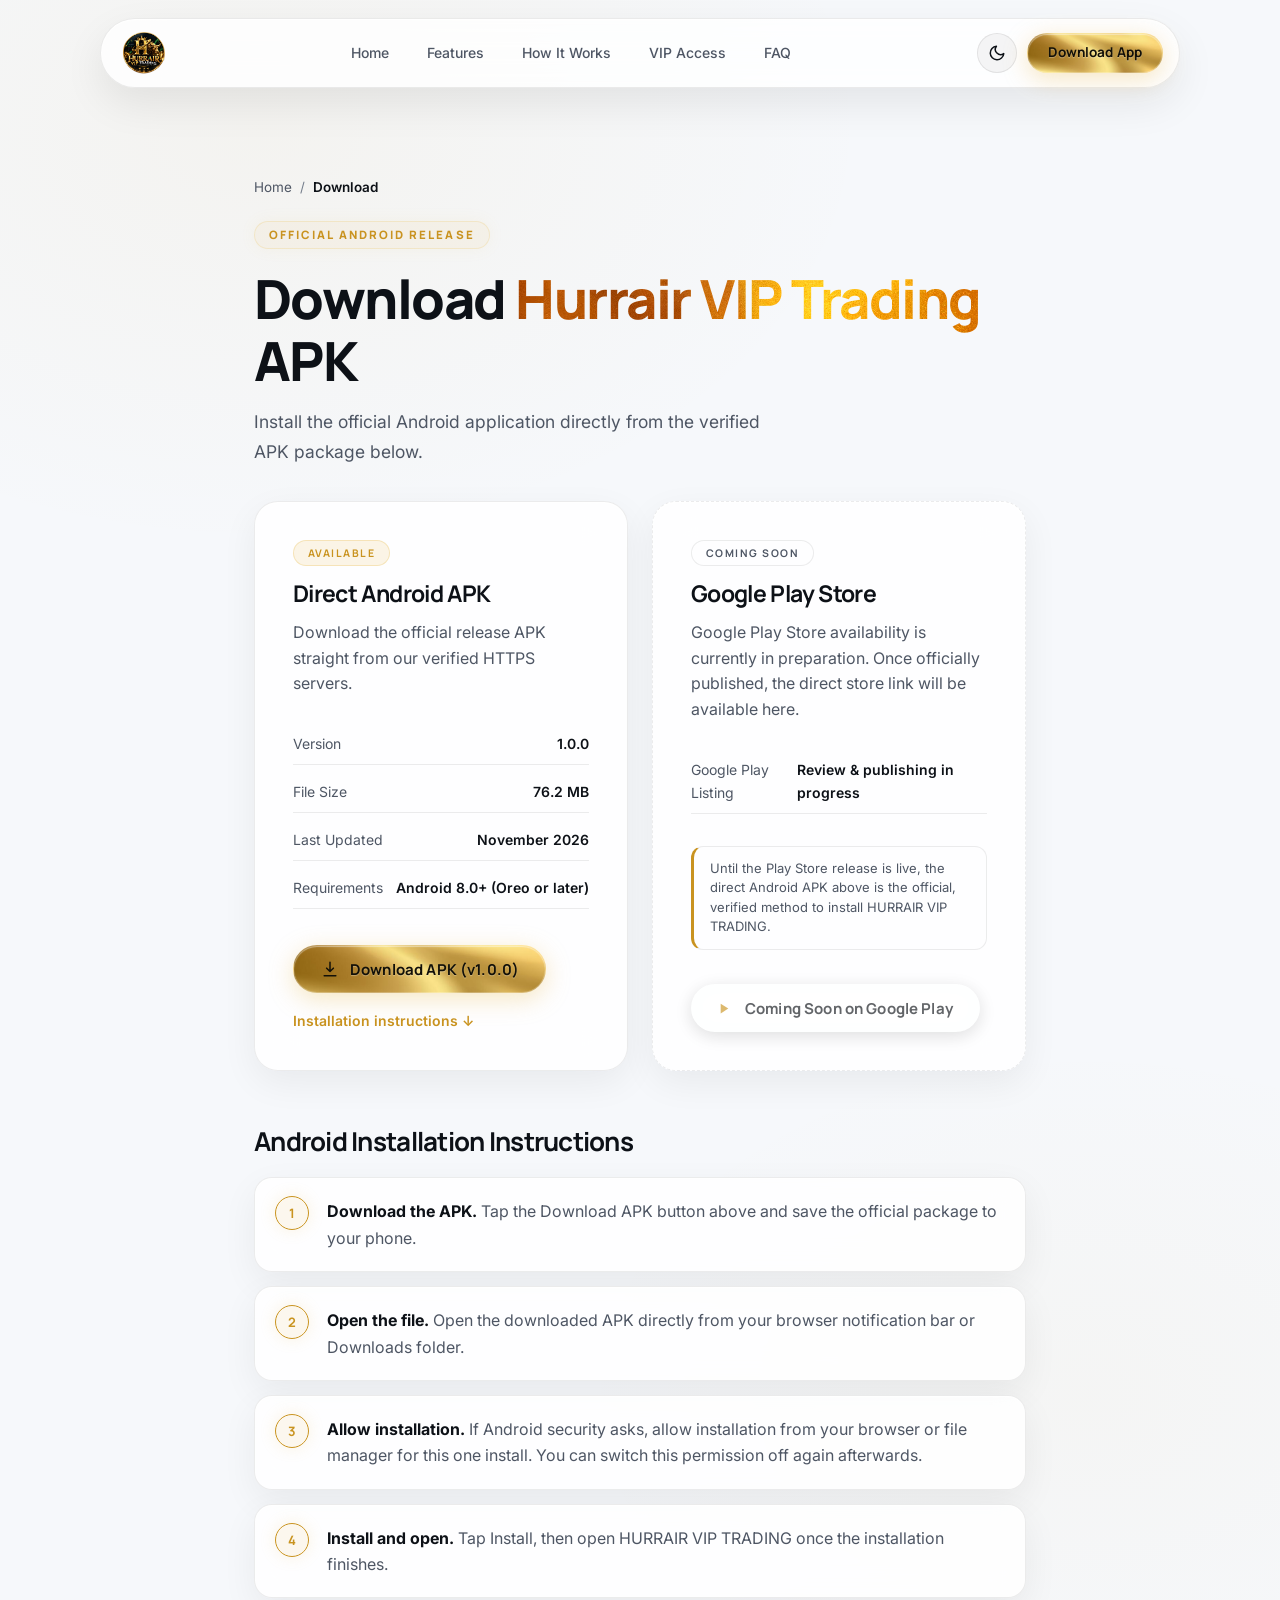
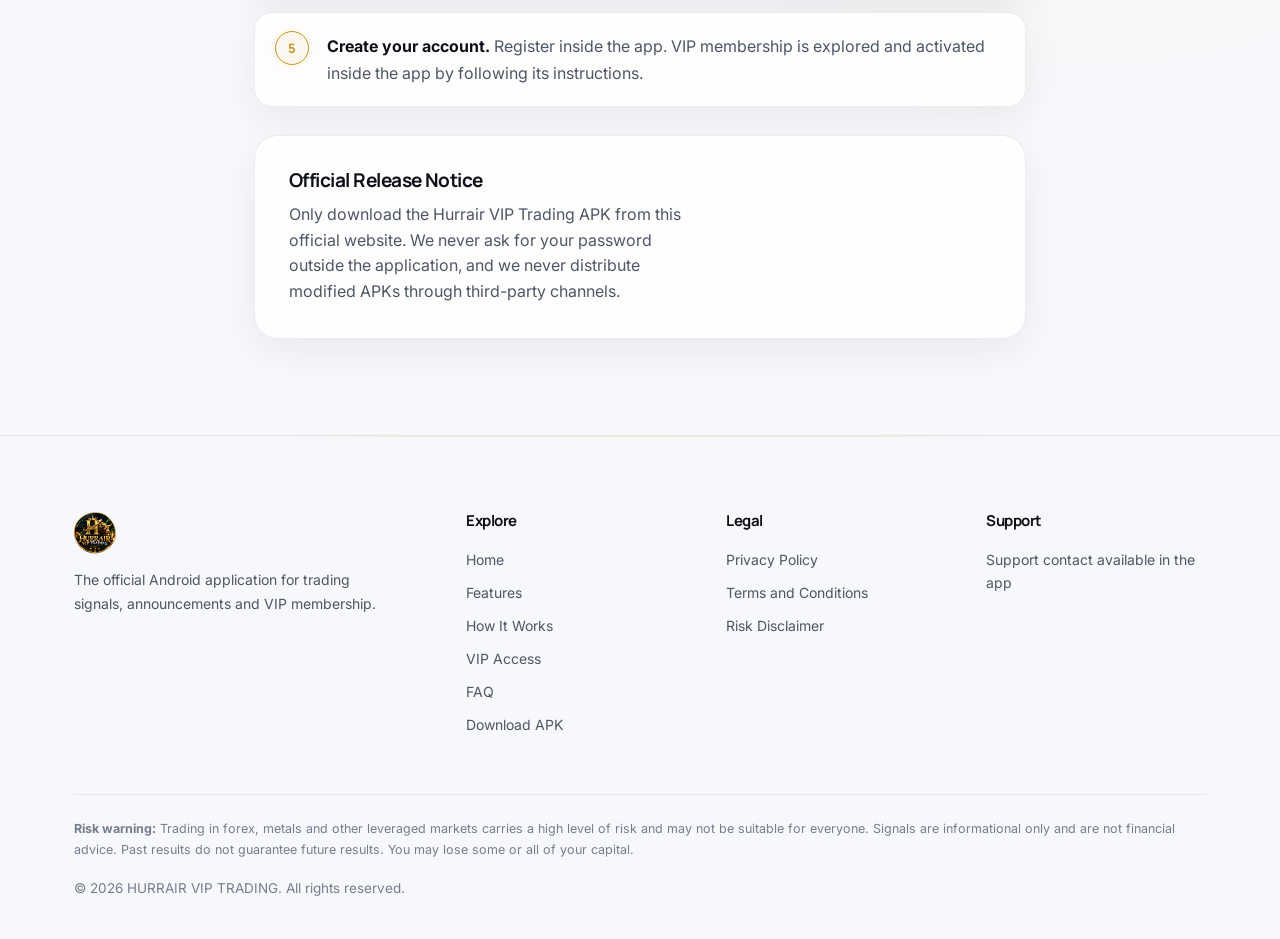
==== download/index.html @ 2090c09a "Deploy site to root for GitHub Pages, add .nojekyll, update relative URLs and domain" ====
<!DOCTYPE html>
<html lang="en">
<head>
<meta charset="utf-8">
<meta name="viewport" content="width=device-width, initial-scale=1">
<title>Hurrair VIP Trading APK Download | Official Android App</title>
<meta name="description" content="Download the official Hurrair VIP Trading APK for Android. Follow our installation guide, register your account and get started with the application.">
<meta name="robots" content="index, follow, max-image-preview:large, max-snippet:-1, max-video-preview:-1">
<meta name="theme-color" content="#06080A">
<link rel="canonical" href="https://mohasin-nawaz091.github.io/hurrair-vip-trading/download/">
<link rel="icon" href="../assets/logo.PNG" type="image/png">
<link rel="shortcut icon" href="../assets/logo.PNG" type="image/png">
<link rel="apple-touch-icon" href="../assets/logo.PNG">

<!-- Open Graph -->
<meta property="og:type" content="website">
<meta property="og:site_name" content="Hurrair VIP Trading">
<meta property="og:title" content="Hurrair VIP Trading APK Download | Official Android App">
<meta property="og:description" content="Download the official Hurrair VIP Trading APK for Android. Follow our installation guide, register your account and get started with the application.">
<meta property="og:url" content="https://mohasin-nawaz091.github.io/hurrair-vip-trading/download/">
<meta property="og:image" content="https://mohasin-nawaz091.github.io/hurrair-vip-trading/assets/og-image.png">
<meta property="og:image:width" content="1200">
<meta property="og:image:height" content="630">
<meta property="og:image:alt" content="Hurrair VIP Trading Official Android APK Download">
<meta property="og:locale" content="en_US">

<!-- Twitter / X -->
<meta name="twitter:card" content="summary_large_image">
<meta name="twitter:title" content="Hurrair VIP Trading APK Download | Official Android App">
<meta name="twitter:description" content="Download the official Hurrair VIP Trading APK for Android. Follow our installation guide, register your account and get started with the application.">
<meta name="twitter:image" content="https://mohasin-nawaz091.github.io/hurrair-vip-trading/assets/og-image.png">

<!-- Fonts & Stylesheet -->
<link rel="preconnect" href="https://fonts.googleapis.com">
<link rel="preconnect" href="https://fonts.gstatic.com" crossorigin>
<link href="https://fonts.googleapis.com/css2?family=Inter:wght@400;500;600&family=Manrope:wght@600;700;800&display=swap" rel="stylesheet">
<link rel="stylesheet" href="../assets/css/style.css">

<!-- Theme Bootstrap (Zero-Flicker) -->
<script>(function(){var t=localStorage.getItem('hurrair-theme')||(window.matchMedia&&window.matchMedia('(prefers-color-scheme: light)').matches?'light':'dark');if(t==='light')document.documentElement.setAttribute('data-theme','light');})();</script>

<!-- Structured Data (JSON-LD) -->
<script type="application/ld+json">
[
  {
    "@context": "https://schema.org",
    "@type": "BreadcrumbList",
    "itemListElement": [
      {
        "@type": "ListItem",
        "position": 1,
        "name": "Home",
        "item": "https://mohasin-nawaz091.github.io/hurrair-vip-trading/"
      },
      {
        "@type": "ListItem",
        "position": 2,
        "name": "Download APK",
        "item": "https://mohasin-nawaz091.github.io/hurrair-vip-trading/download/"
      }
    ]
  },
  {
    "@context": "https://schema.org",
    "@type": "SoftwareApplication",
    "@id": "https://mohasin-nawaz091.github.io/hurrair-vip-trading/download/#application",
    "name": "Hurrair VIP Trading",
    "operatingSystem": "Android 8.0+",
    "applicationCategory": "FinanceApplication",
    "softwareVersion": "1.0.0",
    "fileSize": "76.2MB",
    "downloadUrl": "https://mohasin-nawaz091.github.io/hurrair-vip-trading/apk/hurrair-vip-trading.apk",
    "offers": {
      "@type": "Offer",
      "price": "0",
      "priceCurrency": "USD"
    }
  },
  {
    "@context": "https://schema.org",
    "@type": "HowTo",
    "name": "How to Install Hurrair VIP Trading APK on Android",
    "description": "Step-by-step guide to download and install the official Hurrair VIP Trading Android application on your smartphone.",
    "step": [
      {
        "@type": "HowToStep",
        "position": 1,
        "name": "Download the APK",
        "text": "Tap Download APK and save the official release file to your Android phone."
      },
      {
        "@type": "HowToStep",
        "position": 2,
        "name": "Open the downloaded file",
        "text": "Open the downloaded APK from your notification drawer or Downloads folder."
      },
      {
        "@type": "HowToStep",
        "position": 3,
        "name": "Allow installation",
        "text": "If prompted by Android security, allow installation from your browser or file manager for this one-time install."
      },
      {
        "@type": "HowToStep",
        "position": 4,
        "name": "Install and open",
        "text": "Tap Install, then open Hurrair VIP Trading once installation completes."
      },
      {
        "@type": "HowToStep",
        "position": 5,
        "name": "Create your account",
        "text": "Register inside the app to access live trading signals and dashboard features."
      }
    ]
  }
]
</script>
</head>
<body>
<a class="skip" href="#main">Skip to content</a>

<div class="nav-wrap">
  <header class="nav">
    <div class="nav-in">
      <a class="brand" href="../" aria-label="Hurrair VIP Trading home">
        <img src="../assets/logo.PNG" alt="Hurrair VIP Trading Official Logo" class="brand-logo" width="160" height="42">
      </a>
      <nav id="menu" aria-label="Primary">
        <a href="../">Home</a>
        <a href="../#features">Features</a>
        <a href="../#how-it-works">How It Works</a>
        <a href="../#vip-access">VIP Access</a>
        <a href="../#faq">FAQ</a>
        <a class="btn btn-gold mob-only" href="../download/">Download App</a>
      </nav>
      <!-- Right Actions: Theme Toggle & CTA -->
      <div class="nav-actions">
        <button class="theme-toggle" id="theme-toggle" aria-label="Toggle light or dark theme" title="Toggle theme">
          <svg class="sun-icon" viewBox="0 0 24 24"><circle cx="12" cy="12" r="5"/><path d="M12 1v2M12 21v2M4.22 4.22l1.42 1.42M18.36 18.36l1.42 1.42M1 12h2M21 12h2M4.22 19.78l1.42-1.42M18.36 5.64l1.42-1.42"/></svg>
          <svg class="moon-icon" viewBox="0 0 24 24"><path d="M21 12.79A9 9 0 1 1 11.21 3 7 7 0 0 0 21 12.79z"/></svg>
        </button>
        <div class="nav-cta desk-only">
          <a class="btn btn-gold active" href="../download/">Download App</a>
        </div>
        <button class="burger" id="burger" aria-label="Open menu" aria-expanded="false" aria-controls="menu">
          <i></i><i></i>
        </button>
      </div>
    </div>
  </header>
</div>

<main id="main">
<section class="sec page-top">
  <div class="wrap narrow">
    <nav class="breadcrumbs" aria-label="Breadcrumb">
      <a href="../">Home</a>
      <span aria-hidden="true">/</span>
      <span aria-current="page">Download</span>
    </nav>

    <span class="eyebrow">OFFICIAL ANDROID RELEASE</span>
    <h1 class="h1s">Download <em>Hurrair VIP Trading</em> APK</h1>
    <p class="lead">Install the official Android application directly from the verified APK package below.</p>

    <div class="dl-grid">
      <div class="dl-card main">
        <span class="status ok">AVAILABLE</span>
        <h3>Direct Android APK</h3>
        <p>Download the official release APK straight from our verified HTTPS servers.</p>
        <ul class="meta" data-apk-meta>
          <li><span>Version</span><b>1.0.0</b></li>
          <li><span>File Size</span><b>76.2 MB</b></li>
          <li><span>Last Updated</span><b>November 2026</b></li>
          <li><span>Requirements</span><b>Android 8.0+ (Oreo or later)</b></li>
        </ul>
        <div class="dl-actions">
          <a class="btn btn-gold" data-apk href="../apk/hurrair-vip-trading.apk" download="Hurrair-VIP-Trading.apk">
            <span class="ico"><svg viewBox="0 0 24 24"><path d="M12 4v11m0 0l-4-4m4 4l4-4M5 20h14"/></svg></span>
            Download APK (v1.0.0)
          </a>
          <a class="dl-inst-link" href="#instructions">Installation instructions &darr;</a>
        </div>
      </div>
      <div class="dl-card soon">
        <span class="status soon-pill">COMING SOON</span>
        <h3>Google Play Store</h3>
        <p>Google Play Store availability is currently in preparation. Once officially published, the direct store link will be available here.</p>
        <ul class="meta">
          <li><span>Google Play Listing</span><b>Review &amp; publishing in progress</b></li>
        </ul>
        <div class="dl-notice-box">
          <p>Until the Play Store release is live, the direct Android APK above is the official, verified method to install HURRAIR VIP TRADING.</p>
        </div>
        <div class="dl-actions">
          <span class="btn btn-ghost disabled">
            <span class="ico-play"><svg viewBox="0 0 24 24"><path d="M5 3l14 9-14 9V3z"/></svg></span>
            Coming Soon on Google Play
          </span>
        </div>
      </div>
    </div>

    <h2 class="h2s" id="instructions">Android Installation Instructions</h2>
    <ol class="inst">
      <li><b>Download the APK.</b> Tap the Download APK button above and save the official package to your phone.</li>
      <li><b>Open the file.</b> Open the downloaded APK directly from your browser notification bar or Downloads folder.</li>
      <li><b>Allow installation.</b> If Android security asks, allow installation from your browser or file manager for this one install. You can switch this permission off again afterwards.</li>
      <li><b>Install and open.</b> Tap Install, then open HURRAIR VIP TRADING once the installation finishes.</li>
      <li><b>Create your account.</b> Register inside the app. VIP membership is explored and activated inside the app by following its instructions.</li>
    </ol>

    <div class="card notice">
      <h3>Official Release Notice</h3>
      <p>Only download the Hurrair VIP Trading APK from this official website. We never ask for your password outside the application, and we never distribute modified APKs through third-party channels.</p>
    </div>
  </div>
</section>
</main>

<footer class="foot">
  <div class="wrap foot-grid">
    <div>
      <a class="brand" href="../" aria-label="Hurrair VIP Trading home">
        <img src="../assets/logo.PNG" alt="Hurrair VIP Trading Official Logo" class="brand-logo" width="160" height="42">
      </a>
      <p class="muted">The official Android application for trading signals, announcements and VIP membership.</p>
    </div>
    <div>
      <h4>Explore</h4>
      <a href="../">Home</a>
      <a href="../#features">Features</a>
      <a href="../#how-it-works">How It Works</a>
      <a href="../#vip-access">VIP Access</a>
      <a href="../#faq">FAQ</a>
      <a href="../download/">Download APK</a>
    </div>
    <div>
      <h4>Legal</h4>
      <a href="../privacy-policy/">Privacy Policy</a>
      <a href="../terms/">Terms and Conditions</a>
      <a href="../risk-disclaimer/">Risk Disclaimer</a>
    </div>
    <div>
      <h4>Support</h4>
      <a data-support-link href="#">Contact support</a>
    </div>
  </div>
  <div class="wrap">
    <p class="risk"><b>Risk warning:</b> Trading in forex, metals and other leveraged markets carries a high level of risk and may not be suitable for everyone. Signals are informational only and are not financial advice. Past results do not guarantee future results. You may lose some or all of your capital.</p>
    <p class="muted small">&copy; <span id="yr">2026</span> HURRAIR VIP TRADING. All rights reserved.</p>
  </div>
</footer>
<script src="../assets/js/config.js"></script>
<script src="../assets/js/main.js"></script>
</body>
</html>
---- assets/css/style.css ----
/* ============================================================
   HURRAIR VIP TRADING — Unified Premium Glassmorphism Design System
   Brand Accent: #E8BD58 (0xFFE8BD58)
   ============================================================ */

/* ── 1. DESIGN TOKENS ── */
:root {
  /* Core background canvas */
  --bg:        #06080A;
  --bg2:       #0B0E12;
  --bg3:       #11151C;

  /* Frosted glass surface tiers */
  --glass-subtle:   rgba(255, 255, 255, 0.032);
  --glass-std:      rgba(255, 255, 255, 0.052);
  --glass-elevated: rgba(255, 255, 255, 0.078);
  --glass-strong:   rgba(255, 255, 255, 0.110);

  /* Translucent glass borders */
  --bd:        rgba(255, 255, 255, 0.085);
  --bd-light:  rgba(255, 255, 255, 0.140);
  --bd-spec:   rgba(255, 255, 255, 0.220);
  --bd-gold:   rgba(232, 189, 88, 0.450);
  --bd-gold2:  rgba(232, 189, 88, 0.180);

  /* Brand gold palette */
  --gold:      #E8BD58;
  --gold-h:    #F3D07C;
  --gold-sub:  rgba(232, 189, 88, 0.120);
  --gold-glow: rgba(232, 189, 88, 0.240);

  /* Typography color hierarchy */
  --tx:        #F5F5F5;
  --tx2:       #A4A8AE;
  --mu:        #737981;

  /* Geometry & Radius */
  --r:         9999px; /* Pill buttons */
  --r-card:    24px;   /* Sophisticated rounded glass cards */
  --r-nav:     9999px; /* Floating capsule dock */
  --r-pill:    9999px; /* Pill tags & chips */

  /* Typography stacks */
  --h: 'Manrope', -apple-system, BlinkMacSystemFont, 'Segoe UI', Roboto, sans-serif;
  --b: 'Inter',   -apple-system, BlinkMacSystemFont, 'Segoe UI', Roboto, sans-serif;

  /* Blur & Optical Depth */
  --blur-nav:   blur(28px) saturate(175%);
  --blur-card:  blur(22px) saturate(155%);
  --blur-sm:    blur(14px) saturate(135%);

  /* Specular & Shadow Systems */
  --inner-spec: inset 0 1px 1px 0 rgba(255, 255, 255, 0.14);
  --sh-sm:      0 8px 24px rgba(0, 0, 0, 0.25);
  --sh-card:    0 16px 44px rgba(0, 0, 0, 0.38), inset 0 1px 1px 0 rgba(255, 255, 255, 0.09);
  --sh-card-h:  0 22px 56px rgba(0, 0, 0, 0.48), 0 0 32px rgba(232, 189, 88, 0.10), inset 0 1px 1px 0 rgba(255, 255, 255, 0.15);
}

/* ── 2. LIGHT MODE PALETTE ── */
[data-theme="light"] {
  --bg:        #F6F8FB;
  --bg2:       #EDF1F6;
  --bg3:       #E4E9F0;

  /* Frosted porcelain glass surfaces */
  --glass-subtle:   rgba(255, 255, 255, 0.70);
  --glass-std:      rgba(255, 255, 255, 0.85);
  --glass-elevated: rgba(255, 255, 255, 0.95);
  --glass-strong:   rgba(255, 255, 255, 0.98);

  /* Light mode borders */
  --bd:        rgba(0, 0, 0, 0.075);
  --bd-light:  rgba(0, 0, 0, 0.120);
  --bd-spec:   rgba(255, 255, 255, 0.850);
  --bd-gold:   rgba(201, 147, 32, 0.450);
  --bd-gold2:  rgba(201, 147, 32, 0.180);

  /* High-contrast gold palette */
  --gold:      #C99320;
  --gold-h:    #AF7E16;
  --gold-sub:  rgba(201, 147, 32, 0.100);
  --gold-glow: rgba(201, 147, 32, 0.200);

  /* Typography in light mode */
  --tx:        #0D1117;
  --tx2:       #4E5664;
  --mu:        #757E8C;

  /* Light mode shadows */
  --inner-spec: inset 0 1px 1px 0 rgba(255, 255, 255, 0.8);
  --sh-sm:      0 6px 20px rgba(0, 0, 0, 0.05);
  --sh-card:    0 12px 36px rgba(0, 0, 0, 0.06), inset 0 1px 1px rgba(255, 255, 255, 0.9);
  --sh-card-h:  0 18px 48px rgba(201, 147, 32, 0.12), inset 0 1px 1px rgba(255, 255, 255, 0.95);
}

/* ── 3. RESET & BASE FOUNDATIONS ── */
*, *::before, *::after {
  box-sizing: border-box;
  margin: 0;
  padding: 0;
}

html {
  scroll-behavior: smooth;
  scroll-padding-top: 110px;
  overflow-x: hidden;
  scrollbar-width: thin;
  scrollbar-color: #E8BD58 #06080A;
}

/* ── 4. CUSTOM LUXURY GOLDEN SCROLLBAR ── */
::-webkit-scrollbar {
  width: 10px;
  height: 10px;
}
::-webkit-scrollbar-track {
  background: #06080A;
  border-left: 1px solid rgba(255, 255, 255, 0.06);
}
::-webkit-scrollbar-thumb {
  background: linear-gradient(180deg, #E8BD58 0%, #C99320 100%);
  border-radius: 9999px;
  border: 2px solid #06080A;
  box-shadow: 0 0 10px rgba(232, 189, 88, 0.35);
  transition: background 0.25s, box-shadow 0.25s;
}
::-webkit-scrollbar-thumb:hover {
  background: linear-gradient(180deg, #F3D07C 0%, #E8BD58 100%);
  box-shadow: 0 0 16px rgba(232, 189, 88, 0.70);
}
::-webkit-scrollbar-corner {
  background: #06080A;
}

[data-theme="light"] {
  scrollbar-color: #C99320 #F6F8FB;
}
[data-theme="light"] ::-webkit-scrollbar-track {
  background: #F6F8FB;
  border-left: 1px solid rgba(0, 0, 0, 0.07);
}
[data-theme="light"] ::-webkit-scrollbar-thumb {
  background: linear-gradient(180deg, #C99320 0%, #A67614 100%);
  border: 2px solid #F6F8FB;
  box-shadow: 0 0 8px rgba(201, 147, 32, 0.25);
}
[data-theme="light"] ::-webkit-scrollbar-thumb:hover {
  background: linear-gradient(180deg, #DFAB35 0%, #C99320 100%);
  box-shadow: 0 0 14px rgba(201, 147, 32, 0.50);
}

/* ── 5. BODY & TYPOGRAPHY FOUNDATIONS ── */
body {
  background: var(--bg);
  color: var(--tx);
  font: 400 16px/1.65 var(--b);
  -webkit-font-smoothing: antialiased;
  -moz-osx-font-smoothing: grayscale;
  overflow-x: hidden;
  padding-top: 104px;
  /* Ambient cosmic illumination mesh */
  background-image:
    radial-gradient(ellipse 950px 650px at 20% 5%,  rgba(232, 189, 88, 0.055) 0%, transparent 65%),
    radial-gradient(ellipse 800px 550px at 85% 55%, rgba(232, 189, 88, 0.035) 0%, transparent 65%),
    radial-gradient(ellipse 1100px 450px at 50% 95%, rgba(232, 189, 88, 0.025) 0%, transparent 65%);
}
body.lock { overflow: hidden; }

a { color: inherit; text-decoration: none; }
ul, ol { list-style: none; }
h1, h2, h3, h4 {
  font-family: var(--h);
  line-height: 1.15;
  letter-spacing: -0.028em;
  color: var(--tx);
}

em { font-style: normal; color: var(--gold); }
em:not(.buy):not(.sell) {
  background-image: url('../gold.jpg');
  background-size: cover;
  background-position: center;
  -webkit-background-clip: text;
  background-clip: text;
  -webkit-text-fill-color: transparent;
  -webkit-box-decoration-break: clone;
  box-decoration-break: clone;
  filter: contrast(1.10) brightness(1.05);
}

/* ── 6. UTILITY CLASSES ── */
.muted   { color: var(--tx2); }
.small   { font-size: 13.5px; color: var(--mu); }
.center  { text-align: center; }
.wrap    { width: 100%; max-width: 1180px; margin: 0 auto; padding: 0 24px; }
.narrow  { max-width: 820px; }

.skip { position: absolute; left: -999px; }
.skip:focus {
  left: 16px; top: 16px;
  background: var(--gold); color: #111;
  padding: 8px 18px; border-radius: var(--r); z-index: 200;
}
:focus-visible { outline: 2px solid var(--gold); outline-offset: 3px; }

/* ── 7. GLASSMORPHISM CORE SURFACES ── */
.glass-subtle {
  background: var(--glass-subtle);
  backdrop-filter: var(--blur-sm);
  -webkit-backdrop-filter: var(--blur-sm);
  border: 1px solid var(--bd);
}
.glass-std {
  background: var(--glass-std);
  backdrop-filter: var(--blur-card);
  -webkit-backdrop-filter: var(--blur-card);
  border: 1px solid var(--bd);
  box-shadow: var(--sh-card);
}
.glass-elevated {
  background: var(--glass-elevated);
  backdrop-filter: var(--blur-card);
  -webkit-backdrop-filter: var(--blur-card);
  border: 1px solid var(--bd-light);
  box-shadow: 0 20px 50px rgba(0,0,0,0.42), var(--inner-spec);
}

/* ── 8. BUTTONS & ICON CHIPS ── */
.ico {
  display: inline-grid; place-items: center;
  width: 46px; height: 46px; border-radius: 9999px;
  background: rgba(232, 189, 88, 0.10);
  border: 1px solid rgba(232, 189, 88, 0.26);
  color: var(--gold); flex: none;
  transition: background .25s, border-color .25s, transform .25s, box-shadow .25s;
}
.ico svg, .btn .ico svg {
  width: 20px; height: 20px; fill: none;
  stroke: currentColor; stroke-width: 1.8;
  stroke-linecap: round; stroke-linejoin: round;
}
.btn .ico { width: auto; height: auto; background: none; border: 0; color: inherit; }

.btn {
  display: inline-flex; align-items: center; justify-content: center;
  gap: 10px; min-height: 48px; padding: 0 26px;
  border-radius: var(--r); font: 700 15px/1 var(--h);
  border: 1px solid transparent; cursor: pointer;
  transition: transform .25s cubic-bezier(0.16,1,0.3,1), box-shadow .25s, background .25s, border-color .25s, filter .25s;
  letter-spacing: 0.01em;
  white-space: nowrap;
}

/* Primary — Gold Pill with golded.jpg texture */
.btn-gold {
  background: #E8BD58 url('../golded.jpg') center/cover no-repeat;
  color: #121008;
  box-shadow: 0 6px 24px rgba(232, 189, 88, 0.36), inset 0 1px 1px rgba(255, 255, 255, 0.45);
  border-color: rgba(255, 255, 255, 0.25);
  font-weight: 700;
  text-shadow: 0 1px 1px rgba(255, 255, 255, 0.30);
  position: relative;
  overflow: hidden;
}
.btn-gold:hover {
  background: #E8BD58 url('../golded.jpg') center/cover no-repeat;
  transform: translateY(-2px);
  box-shadow: 0 12px 36px rgba(232, 189, 88, 0.55), inset 0 1px 1px rgba(255, 255, 255, 0.60);
  filter: brightness(1.08) contrast(1.04);
}

/* Secondary — Frosted Glass Pill */
.btn-ghost, .btn-glass {
  background: rgba(255, 255, 255, 0.055);
  backdrop-filter: var(--blur-sm);
  -webkit-backdrop-filter: var(--blur-sm);
  border-color: rgba(255, 255, 255, 0.12);
  color: var(--tx);
  box-shadow: 0 4px 18px rgba(0, 0, 0, 0.20), inset 0 1px 1px rgba(255, 255, 255, 0.08);
}
.btn-ghost:hover, .btn-glass:hover {
  border-color: rgba(232, 189, 88, 0.50);
  color: var(--gold);
  background: rgba(232, 189, 88, 0.09);
  transform: translateY(-2px);
  box-shadow: 0 8px 26px rgba(232, 189, 88, 0.16);
}

.btn.sm { min-height: 40px; padding: 0 20px; font-size: 13.5px; }
.btn.lg { min-height: 54px; padding: 0 32px; font-size: 16px; }

/* ============================================================
   9. FLOATING GLASS NAVIGATION — CAPSULE PILL DOCK
   ============================================================ */
.nav-wrap {
  position: fixed; top: 18px; left: 0; right: 0;
  z-index: 100; display: flex; justify-content: center;
  padding: 0 20px; pointer-events: none;
}
.nav {
  pointer-events: all;
  width: 100%; max-width: 1080px;
  background: rgba(10, 13, 17, 0.72);
  backdrop-filter: var(--blur-nav);
  -webkit-backdrop-filter: var(--blur-nav);
  border: 1px solid rgba(255, 255, 255, 0.12);
  border-radius: var(--r-nav);
  box-shadow:
    0 16px 44px rgba(0, 0, 0, 0.48),
    inset 0 1px 1px rgba(255, 255, 255, 0.14),
    0 0 24px rgba(232, 189, 88, 0.04);
  transition: background .3s, box-shadow .3s, border-color .3s;
}
.nav-in {
  display: flex; align-items: center; justify-content: space-between;
  height: 68px; padding: 0 16px 0 22px; gap: 18px;
}

/* Brand */
.brand {
  display: flex; align-items: center; gap: 10px;
  font: 800 14.5px var(--h); letter-spacing: .05em;
  flex-shrink: 0;
}
.brand b {
  color: var(--gold);
  background-image: url('../gold.jpg');
  background-size: cover;
  background-position: center;
  -webkit-background-clip: text;
  background-clip: text;
  -webkit-text-fill-color: transparent;
}
.brand-logo {
  height: 42px; width: auto; display: block;
  object-fit: contain;
}

/* Center nav links */
#menu {
  display: flex; gap: 6px; align-items: center;
}
#menu a:not(.btn) {
  padding: 8px 16px; border-radius: 9999px;
  font-size: 14px; font-weight: 500; color: var(--tx2);
  transition: color .2s, background .2s, transform .2s;
  white-space: nowrap;
}
#menu a:not(.btn):hover {
  color: var(--tx);
  background: rgba(255, 255, 255, 0.08);
}
#menu a.active {
  color: var(--gold);
  background: rgba(232, 189, 88, 0.12);
  border: 1px solid rgba(232, 189, 88, 0.28);
}

/* Nav Actions */
.nav-actions {
  display: flex;
  align-items: center;
  gap: 10px;
}
.nav-cta .btn {
  min-height: 40px; padding: 0 20px; font-size: 13.5px;
}

/* Theme Toggle Button */
.theme-toggle {
  width: 40px; height: 40px; border-radius: 9999px;
  border: 1px solid var(--bd);
  background: rgba(255, 255, 255, 0.06);
  color: var(--tx);
  cursor: pointer;
  display: inline-grid;
  place-items: center;
  transition: background .25s, border-color .25s, transform .25s, color .25s;
  flex-shrink: 0;
}
.theme-toggle:hover {
  background: rgba(255, 255, 255, 0.14);
  border-color: var(--bd-gold);
  transform: scale(1.05);
  color: var(--gold);
}
.theme-toggle svg {
  width: 18px; height: 18px;
  stroke: currentColor; fill: none; stroke-width: 2;
  stroke-linecap: round; stroke-linejoin: round;
  transition: transform .35s cubic-bezier(0.16,1,0.3,1);
}
.theme-toggle .moon-icon { display: none; }
.theme-toggle .sun-icon  { display: block; }

[data-theme="light"] .theme-toggle .sun-icon  { display: none; }
[data-theme="light"] .theme-toggle .moon-icon { display: block; }
[data-theme="light"] .theme-toggle {
  background: rgba(0, 0, 0, 0.04);
  border-color: rgba(0, 0, 0, 0.08);
  color: var(--tx);
}
[data-theme="light"] .theme-toggle:hover {
  background: rgba(0, 0, 0, 0.08);
  border-color: var(--gold);
  color: var(--gold);
}

.mob-only, .burger { display: none; }
.burger {
  width: 42px; height: 42px; border-radius: 9999px;
  border: 1px solid rgba(255, 255, 255, 0.12);
  background: rgba(255, 255, 255, 0.06);
  cursor: pointer; flex-direction: column;
  align-items: center; justify-content: center; gap: 5.5px;
  transition: background .2s, border-color .2s;
}
.burger:hover {
  background: rgba(255, 255, 255, 0.10);
  border-color: rgba(232, 189, 88, 0.40);
}
.burger i {
  width: 18px; height: 1.5px;
  background: var(--tx); border-radius: 2px; transition: .25s;
}
.burger[aria-expanded=true] i:first-child { transform: translateY(3.5px) rotate(45deg); }
.burger[aria-expanded=true] i:last-child  { transform: translateY(-3.5px) rotate(-45deg); }

/* ============================================================
   10. HERO SECTION
   ============================================================ */
.hero {
  padding: 68px 0 96px;
  position: relative; overflow: hidden;
}
.hero::before {
  content: '';
  position: absolute; top: -180px; left: -10%;
  width: 650px; height: 650px; border-radius: 50%;
  background: radial-gradient(circle, rgba(232, 189, 88, 0.09) 0%, transparent 65%);
  filter: blur(70px); pointer-events: none;
}
.hero::after {
  content: '';
  position: absolute; bottom: -120px; right: -5%;
  width: 600px; height: 600px; border-radius: 50%;
  background: radial-gradient(circle, rgba(232, 189, 88, 0.06) 0%, transparent 65%);
  filter: blur(70px); pointer-events: none;
}
.hero-grid {
  display: grid; grid-template-columns: 1.15fr 1fr;
  gap: 52px; align-items: center; position: relative; z-index: 1;
}

/* Eyebrow badge */
.eyebrow {
  display: inline-block; font: 800 11.5px/1.2 var(--h);
  letter-spacing: .18em; color: var(--gold); margin-bottom: 18px;
  text-transform: uppercase;
  background: rgba(232, 189, 88, 0.08);
  border: 1px solid rgba(232, 189, 88, 0.22);
  padding: 6px 14px; border-radius: 9999px;
  box-shadow: 0 0 16px rgba(232, 189, 88, 0.08);
}

/* Headline */
.hero h1 {
  font-size: clamp(38px, 5.2vw, 68px);
  font-weight: 800; margin-bottom: 22px; line-height: 1.07;
  letter-spacing: -0.03em;
}
.lead {
  color: var(--tx2); font-size: 17.5px;
  max-width: 540px; margin-bottom: 34px; line-height: 1.7;
}
.head .lead { margin: 16px auto 0; }

/* CTA row */
.cta { display: flex; gap: 14px; flex-wrap: wrap; margin-bottom: 30px; }

/* Live status indicators */
.avail {
  display: flex; gap: 24px; flex-wrap: wrap;
  font-size: 13.5px; color: var(--tx2);
}
.avail li { display: flex; align-items: center; gap: 8px; }
.avail span { color: var(--tx); font-weight: 500; }
.dot { width: 7px; height: 7px; border-radius: 50%; background: var(--mu); }
.dot.on {
  background: var(--gold);
  box-shadow: 0 0 0 4px rgba(232, 189, 88, 0.20);
  animation: pulse-dot 2.4s ease-in-out infinite;
}
@keyframes pulse-dot {
  0%, 100% { box-shadow: 0 0 0 4px rgba(232, 189, 88, 0.20); }
  50%       { box-shadow: 0 0 0 8px rgba(232, 189, 88, 0.08); }
}

/* Hero Art */
.hero-art {
  position: relative; min-height: 520px;
  display: grid; place-items: center;
}
.glow {
  position: absolute; border-radius: 50%;
  background: radial-gradient(circle, rgba(232, 189, 88, 0.24), transparent 68%);
  filter: blur(40px); pointer-events: none;
  width: 440px; height: 440px;
  animation: glow-pulse 6s ease-in-out infinite;
}
@keyframes glow-pulse {
  0%, 100% { opacity: .75; transform: scale(0.96); }
  50%       { opacity: 1; transform: scale(1.05); }
}

.hero-mockup-img {
  position: relative; z-index: 1;
  width: 100%; max-width: 520px; height: auto;
  object-fit: contain;
  filter: drop-shadow(0 36px 70px rgba(0,0,0,0.85)) drop-shadow(0 0 50px rgba(232, 189, 88, 0.16));
  animation: fl 8s ease-in-out infinite;
}
@keyframes fl { 50% { transform: translateY(-14px); } }

/* ============================================================
   11. SECTIONS & SECTION RHYTHM
   ============================================================ */
.sec { padding: 104px 0; position: relative; }
.alt {
  background: linear-gradient(180deg, var(--bg2) 0%, rgba(9, 12, 16, 0.65) 100%);
  border-block: 1px solid var(--bd);
}
.head { text-align: center; margin-bottom: 58px; }
.head h2, .split h2 { font-size: clamp(30px, 4vw, 50px); font-weight: 800; letter-spacing: -0.025em; }

/* ============================================================
   12. FEATURE CARDS — BENTO GLASS GRID
   ============================================================ */
.card {
  background: var(--glass-std);
  backdrop-filter: var(--blur-card);
  -webkit-backdrop-filter: var(--blur-card);
  border: 1px solid var(--bd);
  border-radius: var(--r-card);
  padding: 34px;
  box-shadow: var(--sh-card);
  transition: transform .35s cubic-bezier(0.16,1,0.3,1), box-shadow .35s, border-color .35s;
  position: relative; overflow: hidden;
}
.card::before {
  content: '';
  position: absolute; top: 0; left: 10%; right: 10%; height: 1px;
  background: linear-gradient(90deg, transparent, rgba(255, 255, 255, 0.15), transparent);
}
.card:hover {
  transform: translateY(-4px);
  border-color: rgba(232, 189, 88, 0.38);
  box-shadow: var(--sh-card-h);
}
.card h3 { font-size: 22px; margin: 20px 0 10px; font-weight: 700; }
.card p  { color: var(--tx2); max-width: 420px; line-height: 1.6; }

.bento { display: grid; grid-template-columns: repeat(6, 1fr); gap: 20px; }
.b-a { grid-column: span 4; }
.b-b { grid-column: span 2; }
.b-c { grid-column: span 3; }
.b-d { grid-column: span 3; }

/* Gold card variant */
.b-d.gold {
  background: linear-gradient(135deg, rgba(232, 189, 88, 0.12) 0%, rgba(232, 189, 88, 0.04) 100%);
  border-color: rgba(232, 189, 88, 0.35);
  box-shadow: 0 14px 40px rgba(0, 0, 0, 0.32), 0 0 35px rgba(232, 189, 88, 0.08), inset 0 1px 1px rgba(232, 189, 88, 0.16);
}
.b-d.gold .ico { background: rgba(232, 189, 88, 0.15); border-color: rgba(232, 189, 88, 0.35); }
.b-d.gold p  { color: rgba(245, 245, 245, 0.74); }

/* Signal mini list */
.mini-sig {
  display: grid; grid-template-columns: repeat(3, 1fr);
  gap: 12px; margin-top: 26px;
}
.mini-sig div {
  display: flex; justify-content: space-between; align-items: center;
  background: rgba(255, 255, 255, 0.05); border: 1px solid var(--bd);
  border-radius: 9999px; padding: 12px 18px; font: 700 12.5px var(--h);
  box-shadow: inset 0 1px 1px rgba(255, 255, 255, 0.06);
}
em.buy, em.sell { font: 700 9.5px var(--h); padding: 4px 9px; border-radius: 9999px; }
em.buy  { background: rgba(232, 189, 88, 0.18); color: var(--gold); }
em.sell { background: rgba(255, 255, 255, 0.08); color: var(--tx2); }

/* Wave visualizer */
.wave {
  display: flex; align-items: center; gap: 4px;
  height: 52px; margin-top: 24px;
}
.wave i {
  flex: 1; background: var(--gold); opacity: .70; border-radius: 9999px;
  animation: wave-anim 1.8s ease-in-out infinite;
}
.wave i:nth-child(2n) { animation-delay: .15s; }
.wave i:nth-child(3n) { animation-delay: .3s; }
.wave i:nth-child(4n) { animation-delay: .45s; }
.wave i:nth-child(5n) { animation-delay: .6s; }
@keyframes wave-anim {
  0%, 100% { transform: scaleY(1); }
  50%       { transform: scaleY(0.45); }
}

/* ============================================================
   13. HOW IT WORKS — ENHANCED MINIMAL GLASS PANELS
   ============================================================ */
.steps {
  display: grid; grid-template-columns: repeat(3, 1fr);
  gap: 26px; position: relative;
}
.steps::before {
  content: '';
  position: absolute; top: 62px; left: calc(100%/6);
  right: calc(100%/6); height: 1px;
  background: linear-gradient(90deg, transparent, var(--bd-gold2), var(--bd-gold2), transparent);
  z-index: 0;
}
.steps li {
  background:
    radial-gradient(circle at 85% 15%, rgba(232, 189, 88, 0.07) 0%, transparent 55%),
    linear-gradient(145deg, rgba(255, 255, 255, 0.065) 0%, rgba(255, 255, 255, 0.02) 100%);
  backdrop-filter: var(--blur-card);
  -webkit-backdrop-filter: var(--blur-card);
  border: 1px solid rgba(255, 255, 255, 0.09);
  border-radius: var(--r-card);
  padding: 38px 32px;
  box-shadow: 0 16px 40px rgba(0, 0, 0, 0.32), inset 0 1px 1px rgba(255, 255, 255, 0.12);
  transition: transform .35s cubic-bezier(0.16,1,0.3,1), border-color .35s, box-shadow .35s;
  position: relative; z-index: 1; overflow: hidden;
}
.steps li::before {
  content: '';
  position: absolute; top: 0; left: 15%; right: 15%; height: 1px;
  background: linear-gradient(90deg, transparent, rgba(232, 189, 88, 0.35), transparent);
}
.steps li:hover {
  transform: translateY(-5px);
  border-color: rgba(232, 189, 88, 0.40);
  box-shadow: 0 24px 50px rgba(0, 0, 0, 0.45), 0 0 35px rgba(232, 189, 88, 0.12), inset 0 1px 1px rgba(255, 255, 255, 0.18);
}

.num {
  display: grid; place-items: center;
  width: 58px; height: 58px; border-radius: 9999px;
  border: 1px solid rgba(232, 189, 88, 0.50);
  color: var(--gold);
  font: 800 17px var(--h);
  background: linear-gradient(135deg, rgba(232, 189, 88, 0.16) 0%, rgba(232, 189, 88, 0.04) 100%);
  box-shadow: 0 0 24px rgba(232, 189, 88, 0.20), inset 0 0 12px rgba(232, 189, 88, 0.10);
  position: relative; z-index: 1;
  margin-bottom: 24px;
}
.steps h3 { font-size: 21px; margin-bottom: 10px; font-weight: 700; }
.steps p  { color: var(--tx2); font-size: 15px; line-height: 1.6; }

/* ============================================================
   14. MEMBERSHIP PLANS — FREE VS SUPER SHINY ANIMATED VIP
   ============================================================ */
.plans {
  display: grid; grid-template-columns: 1fr 1fr;
  gap: 26px; max-width: 940px; margin: 0 auto;
}
.plan {
  position: relative;
  background: var(--glass-std);
  backdrop-filter: var(--blur-card);
  -webkit-backdrop-filter: var(--blur-card);
  border: 1px solid var(--bd);
  border-radius: var(--r-card);
  padding: 40px 34px;
  box-shadow: 0 14px 40px rgba(0, 0, 0, 0.32), inset 0 1px 1px rgba(255, 255, 255, 0.08);
  transition: transform .35s cubic-bezier(0.16,1,0.3,1), box-shadow .35s, border-color .35s;
}
.plan:hover { transform: translateY(-4px); }
.plan h3 { margin: 0 0 22px; font-size: 25px; font-weight: 700; }
.plan li {
  display: flex; gap: 14px; align-items: flex-start;
  padding: 13px 0; border-top: 1px solid var(--bd); color: var(--tx2);
  font-size: 14.5px; line-height: 1.45;
}
.plan li svg {
  width: 18px; height: 18px; stroke: var(--gold); fill: none; stroke-width: 2.2;
  flex: none; margin-top: 3px;
}
.plan li strong {
  color: var(--tx); font-weight: 700; display: block;
}
.plan-desc {
  display: block; font-size: 13px; color: var(--tx2); margin-top: 2px; line-height: 1.4;
}
.plan.vip li strong {
  color: #fff;
}
.plan.vip li .plan-desc {
  color: rgba(245, 245, 245, 0.74);
}

/* Super Shiny Animated Golden VIP Card */
.plan.vip {
  position: relative;
  background:
    radial-gradient(ellipse at 25% 0%, rgba(232, 189, 88, 0.24) 0%, transparent 60%),
    radial-gradient(ellipse at 85% 100%, rgba(232, 189, 88, 0.18) 0%, transparent 60%),
    linear-gradient(140deg, rgba(32, 26, 14, 0.85) 0%, rgba(18, 19, 23, 0.92) 50%, rgba(26, 21, 11, 0.85) 100%);
  background-size: 200% 200%;
  animation: goldAuraShift 7s ease-in-out infinite alternate;
  backdrop-filter: blur(28px) saturate(180%);
  -webkit-backdrop-filter: blur(28px) saturate(180%);
  border: 1px solid rgba(232, 189, 88, 0.55);
  box-shadow:
    0 22px 60px rgba(0, 0, 0, 0.55),
    0 0 50px rgba(232, 189, 88, 0.22),
    inset 0 1px 2px rgba(255, 255, 255, 0.28);
  overflow: hidden;
}
.plan.vip:hover {
  transform: translateY(-5px);
  border-color: rgba(232, 189, 88, 0.80);
  box-shadow:
    0 26px 70px rgba(0, 0, 0, 0.65),
    0 0 65px rgba(232, 189, 88, 0.32),
    inset 0 1px 2px rgba(255, 255, 255, 0.35);
}

.plan.vip::after {
  content: '';
  position: absolute;
  top: -100%; left: -100%;
  width: 300%; height: 300%;
  background: linear-gradient(
    115deg,
    transparent 42%,
    rgba(232, 189, 88, 0.12) 48%,
    rgba(255, 255, 255, 0.28) 50%,
    rgba(232, 189, 88, 0.12) 52%,
    transparent 58%
  );
  transform: rotate(20deg);
  animation: cardShineSweep 6s cubic-bezier(0.4, 0, 0.2, 1) infinite;
  pointer-events: none;
}
@keyframes cardShineSweep {
  0%   { transform: translateY(-80%) rotate(20deg); opacity: 0; }
  10%  { opacity: 1; }
  60%  { transform: translateY(80%) rotate(20deg); opacity: 1; }
  70%  { opacity: 0; }
  100% { transform: translateY(80%) rotate(20deg); opacity: 0; }
}
@keyframes goldAuraShift {
  0%   { background-position: 0% 0%; }
  100% { background-position: 100% 100%; }
}

.plan.vip::before {
  content: '';
  position: absolute; top: -1px; left: 15%; right: 15%; height: 2px;
  border-radius: 9999px;
  background: linear-gradient(90deg, transparent, var(--gold), transparent);
  z-index: 2;
}
.plan.vip li { color: var(--tx); border-top-color: rgba(232, 189, 88, 0.18); }

.tag {
  position: absolute; top: 26px; right: 26px;
  font: 800 11px var(--h); letter-spacing: .12em;
  color: #121008;
  background: var(--gold) url('../golded.jpg') center/cover no-repeat;
  padding: 5px 14px; border-radius: 9999px;
  box-shadow: 0 0 20px rgba(232, 189, 88, 0.45);
  border: 1px solid rgba(255, 255, 255, 0.25);
  z-index: 2;
}
.note { margin: 28px 0 24px; font-size: 15px; }

/* ============================================================
   15. VIP SHOWCASE SPLIT
   ============================================================ */
.split {
  display: grid; grid-template-columns: 1.1fr 1fr;
  gap: 56px; align-items: center;
}
.split h2 { margin: 6px 0 20px; }
.solo {
  position: relative; min-height: 520px;
  display: grid; place-items: center;
}

.vip-mockup-img {
  position: relative; z-index: 1;
  width: 100%; max-width: 480px; height: auto;
  object-fit: contain;
  filter: drop-shadow(0 36px 80px rgba(0,0,0,0.85)) drop-shadow(0 0 60px rgba(232, 189, 88, 0.18));
  animation: fl 8s ease-in-out infinite;
}

/* ============================================================
   16. DOWNLOAD SECTION
   ============================================================ */
.dl-grid {
  display: grid; grid-template-columns: 1fr 1fr;
  gap: 24px; margin: 0 auto;
}
.dl-card {
  background: var(--glass-std);
  backdrop-filter: var(--blur-card);
  -webkit-backdrop-filter: var(--blur-card);
  border: 1px solid var(--bd);
  border-radius: var(--r-card); padding: 38px;
  display: flex; flex-direction: column;
  align-items: flex-start; gap: 14px;
  box-shadow: var(--sh-card);
  transition: transform .3s, border-color .3s, box-shadow .3s;
}
.dl-card:hover { transform: translateY(-4px); }
.dl-card.main {
  border-color: rgba(232, 189, 88, 0.42);
  box-shadow: 0 16px 44px rgba(0, 0, 0, 0.36), 0 0 45px rgba(232, 189, 88, 0.10), inset 0 1px 1px rgba(232, 189, 88, 0.14);
}
.dl-card.main:hover {
  border-color: rgba(232, 189, 88, 0.60);
  box-shadow: 0 22px 56px rgba(0, 0, 0, 0.48), 0 0 55px rgba(232, 189, 88, 0.16), inset 0 1px 1px rgba(232, 189, 88, 0.20);
}
.dl-card h3 { font-size: 23px; font-weight: 700; }
.dl-card p  { color: var(--tx2); margin-bottom: 6px; line-height: 1.6; }
.dl-card.soon { border-style: dashed; border-color: rgba(255, 255, 255, 0.14); }

.status {
  font: 700 10.5px var(--h); letter-spacing: .14em;
  padding: 5px 14px; border-radius: 9999px;
  background: rgba(255, 255, 255, 0.06); color: var(--tx2);
}
.status.ok {
  background: rgba(232, 189, 88, 0.15); color: var(--gold);
  border: 1px solid rgba(232, 189, 88, 0.32);
}
.status.soon-pill {
  background: rgba(255, 255, 255, 0.06);
  border: 1px solid var(--bd);
  color: var(--tx2);
}

.meta { width: 100%; display: grid; gap: 6px; margin: 6px 0 14px; }
.meta li {
  display: flex; justify-content: space-between; font-size: 14px;
  padding: 9px 0; border-bottom: 1px solid var(--bd); color: var(--tx2);
}
.meta b { color: var(--tx); font-weight: 600; }

.dl-actions {
  display: flex;
  align-items: center;
  gap: 16px;
  flex-wrap: wrap;
  width: 100%;
  margin-top: auto;
  padding-top: 8px;
}
.dl-inst-link {
  font-size: 14px;
  color: var(--gold);
  font-weight: 600;
  display: inline-flex;
  align-items: center;
  gap: 4px;
  transition: color .2s, transform .2s;
}
.dl-inst-link:hover {
  color: var(--gold-h);
  text-decoration: underline;
  transform: translateX(2px);
}

.dl-notice-box {
  width: 100%;
  background: rgba(255, 255, 255, 0.035);
  border: 1px solid var(--bd);
  border-left: 3px solid var(--gold);
  border-radius: 12px;
  padding: 12px 16px;
  margin: 4px 0 10px;
}
.dl-notice-box p {
  font-size: 13px;
  color: var(--tx2);
  margin: 0;
  line-height: 1.5;
}

.btn.disabled {
  opacity: 0.65;
  cursor: not-allowed;
  pointer-events: none;
  border-style: dashed;
  background: rgba(255, 255, 255, 0.03);
}
.ico-play {
  display: inline-grid;
  place-items: center;
  margin-right: 4px;
}
.ico-play svg {
  width: 13px;
  height: 13px;
  fill: var(--gold);
  stroke: none;
}

.link { color: var(--gold); }
.link:hover { text-decoration: underline; }

/* ============================================================
   17. FAQ ACCORDION SECTION (AT VERY END)
   ============================================================ */
.faq-list {
  display: grid;
  gap: 16px;
  max-width: 880px;
  margin: 0 auto;
}
.faq-item {
  background: var(--glass-std);
  backdrop-filter: var(--blur-card);
  -webkit-backdrop-filter: var(--blur-card);
  border: 1px solid var(--bd);
  border-radius: 18px;
  box-shadow: var(--sh-card);
  transition: border-color .3s, box-shadow .3s, transform .3s;
  overflow: hidden;
}
.faq-item:hover,
.faq-item[open] {
  border-color: rgba(232, 189, 88, 0.42);
  box-shadow: 0 18px 46px rgba(0, 0, 0, 0.38), inset 0 1px 1px rgba(255, 255, 255, 0.12);
}
.faq-item summary {
  padding: 22px 28px;
  font: 700 17px/1.4 var(--h);
  color: var(--tx);
  cursor: pointer;
  display: flex;
  align-items: center;
  justify-content: space-between;
  gap: 16px;
  list-style: none;
  user-select: none;
  transition: color .2s;
}
.faq-item summary::-webkit-details-marker {
  display: none;
}
.faq-item summary:hover {
  color: var(--gold);
}
.faq-icon {
  width: 28px;
  height: 28px;
  border-radius: 9999px;
  background: rgba(255, 255, 255, 0.06);
  border: 1px solid var(--bd);
  display: grid;
  place-items: center;
  flex-shrink: 0;
  transition: transform .3s cubic-bezier(0.16,1,0.3,1), background .2s, border-color .2s;
}
.faq-icon svg {
  width: 14px;
  height: 14px;
  stroke: var(--gold);
  fill: none;
  stroke-width: 2.2;
}
.faq-item[open] .faq-icon {
  transform: rotate(180deg);
  background: rgba(232, 189, 88, 0.16);
  border-color: rgba(232, 189, 88, 0.42);
}
.faq-content {
  padding: 0 28px 24px;
  color: var(--tx2);
  font-size: 15px;
  line-height: 1.65;
}
.faq-content p + p {
  margin-top: 10px;
}

/* ============================================================
   18. INNER PAGES, BREADCRUMBS & 404 DESTINATIONS
   ============================================================ */
.page-top { padding: 72px 0 96px; }
.h1s { font-size: clamp(32px, 4.5vw, 54px); font-weight: 800; margin-bottom: 16px; }
.h2s { font-size: 26px; margin: 56px 0 20px; }

.breadcrumbs {
  display: flex;
  align-items: center;
  gap: 8px;
  font-size: 13.5px;
  color: var(--mu);
  margin-bottom: 22px;
}
.breadcrumbs a {
  color: var(--tx2);
  transition: color .2s;
}
.breadcrumbs a:hover {
  color: var(--gold);
}
.breadcrumbs span[aria-current="page"] {
  color: var(--tx);
  font-weight: 600;
}

.inst { counter-reset: s; display: grid; gap: 14px; }
.inst li {
  counter-increment: s; position: relative;
  padding: 20px 20px 20px 72px;
  background: var(--glass-std);
  backdrop-filter: var(--blur-sm);
  -webkit-backdrop-filter: var(--blur-sm);
  border: 1px solid var(--bd); border-radius: 18px; color: var(--tx2);
  box-shadow: var(--sh-sm);
}
.inst li b { color: var(--tx); }
.inst li::before {
  content: counter(s); position: absolute; left: 20px; top: 18px;
  width: 34px; height: 34px; border-radius: 9999px;
  display: grid; place-items: center;
  border: 1px solid var(--gold); color: var(--gold);
  font: 700 13px var(--h);
  background: rgba(232, 189, 88, 0.10);
  box-shadow: 0 0 16px rgba(232, 189, 88, 0.18);
}
.notice { margin-top: 28px; }
.notice h3 { margin-top: 0; font-size: 19px; }
.legal h2 { font-size: 21px; margin: 40px 0 10px; }
.legal p  { color: var(--tx2); }

/* ── 404 DESTINATIONS ── */
.dest-grid {
  display: grid;
  grid-template-columns: repeat(2, 1fr);
  gap: 16px;
  width: 100%;
}
.dest-card {
  display: flex;
  align-items: center;
  justify-content: space-between;
  gap: 16px;
  padding: 18px 22px;
  background: var(--glass-std);
  backdrop-filter: var(--blur-sm);
  -webkit-backdrop-filter: var(--blur-sm);
  border: 1px solid var(--bd);
  border-radius: 18px;
  color: var(--tx);
  text-decoration: none;
  text-align: left;
  transition: transform .25s cubic-bezier(0.16,1,0.3,1), border-color .25s, background .25s, box-shadow .25s;
  box-shadow: 0 4px 16px rgba(0, 0, 0, 0.18), inset 0 1px 1px rgba(255, 255, 255, 0.06);
}
.dest-card:hover {
  transform: translateY(-3px);
  border-color: rgba(232, 189, 88, 0.45);
  background: rgba(232, 189, 88, 0.08);
  box-shadow: 0 10px 28px rgba(0, 0, 0, 0.30), 0 0 24px rgba(232, 189, 88, 0.12);
}
.dest-card-info {
  display: flex;
  flex-direction: column;
  gap: 4px;
  min-width: 0;
  flex: 1;
}
.dest-card-title {
  font-family: var(--h);
  font-size: clamp(15px, 2.2vw, 17px);
  font-weight: 700;
  color: var(--tx);
  line-height: 1.3;
  transition: color .2s;
  word-break: break-word;
}
.dest-card:hover .dest-card-title {
  color: var(--gold);
}
.dest-card-desc {
  font-size: clamp(12.5px, 1.8vw, 13.5px);
  color: var(--tx2);
  line-height: 1.45;
  word-break: break-word;
}
.dest-card-arrow {
  display: flex;
  align-items: center;
  justify-content: center;
  width: 32px;
  height: 32px;
  flex-shrink: 0;
  border-radius: 9999px;
  background: rgba(255, 255, 255, 0.05);
  border: 1px solid var(--bd);
  color: var(--gold);
  transition: transform .25s, background .25s, border-color .25s;
}
.dest-card-arrow svg {
  width: 14px;
  height: 14px;
  stroke: currentColor;
  stroke-width: 2.2;
  fill: none;
  stroke-linecap: round;
  stroke-linejoin: round;
  transition: transform .25s;
}
.dest-card:hover .dest-card-arrow {
  background: rgba(232, 189, 88, 0.18);
  border-color: rgba(232, 189, 88, 0.45);
  transform: translateX(3px);
}

/* ============================================================
   19. FOOTER
   ============================================================ */
.foot {
  background: rgba(6, 8, 10, 0.96);
  border-top: 1px solid var(--bd);
  padding: 76px 0 40px;
  position: relative;
}
.foot::before {
  content: '';
  position: absolute; top: 0; left: 15%; right: 15%; height: 1px;
  background: linear-gradient(90deg, transparent, rgba(232, 189, 88, 0.32), transparent);
}
.foot-grid {
  display: grid; grid-template-columns: 1.6fr 1fr 1fr 1fr;
  gap: 40px; margin-bottom: 48px;
}
.foot-grid p { margin-top: 14px; max-width: 320px; font-size: 14px; }
.foot-grid h4 { font-size: 15px; font-weight: 700; margin-bottom: 18px; color: var(--tx); }
.foot-grid a {
  display: block; color: var(--tx2); font-size: 14px;
  margin-bottom: 10px; transition: color .2s;
}
.foot-grid a:hover { color: var(--gold); }
.risk {
  font-size: 12.5px; line-height: 1.65; color: var(--mu);
  padding-top: 24px; border-top: 1px solid var(--bd);
  margin-bottom: 16px;
}

/* ============================================================
   20. TOAST & SCROLL REVEAL
   ============================================================ */
.toast {
  position: fixed; bottom: 28px; left: 50%;
  transform: translateX(-50%);
  background: rgba(14, 17, 22, 0.94);
  backdrop-filter: var(--blur-nav);
  -webkit-backdrop-filter: var(--blur-nav);
  border: 1px solid var(--bd-gold);
  color: var(--tx);
  padding: 12px 24px;
  border-radius: var(--r);
  font: 600 14px var(--h);
  box-shadow: 0 14px 40px rgba(0, 0, 0, 0.45), 0 0 24px rgba(232, 189, 88, 0.15);
  z-index: 200;
  animation: toastIn .3s cubic-bezier(0.16,1,0.3,1);
}
@keyframes toastIn {
  from { opacity: 0; transform: translate(-50%, 14px); }
  to   { opacity: 1; transform: translate(-50%, 0); }
}

.reveal {
  opacity: 0;
  transform: translateY(22px);
  transition: opacity .65s cubic-bezier(0.16,1,0.3,1), transform .65s cubic-bezier(0.16,1,0.3,1);
}
.reveal.in {
  opacity: 1;
  transform: none;
}

/* ============================================================
   21. LIGHT MODE COMPONENT SYSTEM
   ============================================================ */
[data-theme="light"] body {
  background-image:
    radial-gradient(ellipse 950px 650px at 20% 5%,  rgba(201, 147, 32, 0.05) 0%, transparent 65%),
    radial-gradient(ellipse 800px 550px at 85% 55%, rgba(201, 147, 32, 0.03) 0%, transparent 65%),
    radial-gradient(ellipse 1100px 450px at 50% 95%, rgba(201, 147, 32, 0.02) 0%, transparent 65%);
}

[data-theme="light"] .nav {
  background: rgba(255, 255, 255, 0.82);
  border-color: rgba(0, 0, 0, 0.08);
  box-shadow: 0 16px 40px rgba(0, 0, 0, 0.08), inset 0 1px 1px rgba(255, 255, 255, 0.95);
}
[data-theme="light"] #menu a:not(.btn) {
  color: var(--tx2);
}
[data-theme="light"] #menu a:not(.btn):hover {
  background: rgba(0, 0, 0, 0.05);
  color: var(--tx);
}
[data-theme="light"] #menu a.active {
  background: rgba(201, 147, 32, 0.12);
  border-color: rgba(201, 147, 32, 0.35);
  color: var(--gold);
}

[data-theme="light"] .card,
[data-theme="light"] .steps li,
[data-theme="light"] .plan,
[data-theme="light"] .dl-card,
[data-theme="light"] .faq-item,
[data-theme="light"] .inst li {
  background: var(--glass-std);
  border-color: var(--bd);
  box-shadow: var(--sh-card);
}

[data-theme="light"] .card:hover,
[data-theme="light"] .steps li:hover,
[data-theme="light"] .dl-card:hover {
  box-shadow: var(--sh-card-h);
  border-color: var(--bd-gold);
}

[data-theme="light"] .alt {
  background: linear-gradient(180deg, var(--bg2) 0%, rgba(228, 233, 240, 0.60) 100%);
  border-block-color: var(--bd);
}

[data-theme="light"] .b-d.gold {
  background: linear-gradient(135deg, rgba(201, 147, 32, 0.12) 0%, rgba(201, 147, 32, 0.03) 100%);
  border-color: rgba(201, 147, 32, 0.35);
}

[data-theme="light"] .mini-sig div {
  background: rgba(0, 0, 0, 0.03);
  border-color: var(--bd);
}

[data-theme="light"] .plan.vip {
  background:
    radial-gradient(ellipse at 25% 0%, rgba(201, 147, 32, 0.22) 0%, transparent 60%),
    radial-gradient(ellipse at 85% 100%, rgba(201, 147, 32, 0.14) 0%, transparent 60%),
    linear-gradient(140deg, #FBF8EE 0%, #FFFFFF 50%, #F5EED8 100%);
  border-color: rgba(201, 147, 32, 0.55);
  box-shadow: 0 20px 50px rgba(201, 147, 32, 0.14), inset 0 1px 2px rgba(255, 255, 255, 0.9);
}

[data-theme="light"] .plan.vip li strong {
  color: var(--tx);
}

[data-theme="light"] .plan.vip li .plan-desc {
  color: var(--tx2);
}

[data-theme="light"] .dest-card {
  background: rgba(255, 255, 255, 0.88);
  border-color: rgba(0, 0, 0, 0.08);
  box-shadow: 0 4px 16px rgba(0, 0, 0, 0.04);
}
[data-theme="light"] .dest-card:hover {
  background: rgba(201, 147, 32, 0.08);
  border-color: rgba(201, 147, 32, 0.45);
  box-shadow: 0 10px 24px rgba(201, 147, 32, 0.12);
}
[data-theme="light"] .dest-card-arrow {
  background: rgba(0, 0, 0, 0.04);
  border-color: rgba(0, 0, 0, 0.08);
}
[data-theme="light"] .dest-card:hover .dest-card-arrow {
  background: rgba(201, 147, 32, 0.15);
  border-color: rgba(201, 147, 32, 0.40);
}

[data-theme="light"] .foot {
  background: rgba(246, 248, 251, 0.96);
  border-top-color: var(--bd);
}

/* ============================================================
   22. RESPONSIVE DESIGN SYSTEM
   ============================================================ */
@media (max-width: 1024px) {
  .hero-grid { gap: 36px; }
  .bento { grid-template-columns: repeat(4, 1fr); }
  .b-a { grid-column: span 4; }
  .b-b { grid-column: span 2; }
  .b-c { grid-column: span 2; }
  .b-d { grid-column: span 4; }
  .split { gap: 40px; }
}

@media (max-width: 900px) {
  .hero-grid, .split { grid-template-columns: 1fr; }
  .hero { padding-top: 36px; }
  .hero-art { min-height: 380px; }
  .solo { min-height: 400px; }
  .hero-copy, .split > div:first-child { text-align: center; }
  .lead { margin-inline: auto; }
  .cta, .avail { justify-content: center; }

  .desk-only { display: none; }
  .burger { display: flex; }
  .mob-only { display: inline-flex; }

  /* Full Glass Mobile Menu Overlay */
  #menu {
    position: fixed; inset: 0 0 0 0; top: 0;
    background: rgba(6, 8, 10, 0.96);
    backdrop-filter: blur(36px) saturate(160%);
    -webkit-backdrop-filter: blur(36px) saturate(160%);
    flex-direction: column; padding: 100px 28px 40px;
    gap: 8px; transform: translateX(100%);
    transition: transform .32s cubic-bezier(.4,0,.2,1);
    visibility: hidden; z-index: 99;
    border-left: 1px solid var(--bd);
  }
  #menu.open { transform: none; visibility: visible; }
  #menu a:not(.btn) {
    font-size: 20px; padding: 14px 18px;
    border-bottom: 1px solid var(--bd); border-radius: 9999px; color: var(--tx);
    text-align: center; width: 100%;
  }
  #menu .btn { margin-top: 20px; width: 100%; justify-content: center; }

  .steps { grid-template-columns: 1fr; gap: 20px; }
  .steps::before { display: none; }

  .plans, .dl-grid { grid-template-columns: 1fr; }
  .foot-grid { grid-template-columns: 1fr 1fr; gap: 32px; }
  .sec { padding: 80px 0; }
}

@media (max-width: 680px) {
  .dest-grid {
    grid-template-columns: 1fr;
    gap: 12px;
  }
  .dest-card {
    padding: 14px 16px;
    border-radius: 14px;
  }
}

@media (max-width: 640px) {
  .nav-wrap { top: 12px; padding: 0 12px; }
  .nav-in { height: 60px; padding: 0 12px 0 18px; }
  .brand-logo { height: 36px; }
  .nav-actions { gap: 8px; }
  .theme-toggle { width: 36px; height: 36px; }

  .bento { grid-template-columns: 1fr; }
  .b-a, .b-b, .b-c, .b-d { grid-column: span 1; }
  .mini-sig { grid-template-columns: 1fr; }

  .hero h1 { font-size: 34px; }
  .hero-mockup-img { max-width: 340px; }
  .vip-mockup-img { max-width: 320px; }

  .btn.lg { width: 100%; }
  .cta { flex-direction: column; width: 100%; }
  .card, .dl-card, .steps li, .plan { padding: 26px 20px; border-radius: 20px; }
  .foot-grid { grid-template-columns: 1fr; gap: 28px; }
  .avail { flex-direction: column; gap: 10px; align-items: center; }

  body { padding-top: 86px; }
}

@media (max-width: 400px) {
  .wrap { padding: 0 16px; }
  .hero h1 { font-size: 30px; }
  .card, .dl-card, .steps li, .plan { padding: 22px 16px; border-radius: 18px; }
  .num { width: 48px; height: 48px; font-size: 15px; }
  .faq-item summary { padding: 18px 20px; font-size: 15.5px; }
  .faq-content { padding: 0 20px 20px; font-size: 14px; }
}

/* ── 23. REDUCED MOTION ── */
@media (prefers-reduced-motion: reduce) {
  *, *::before, *::after {
    animation-duration: .01ms !important;
    animation-iteration-count: 1 !important;
    transition-duration: .01ms !important;
  }
  html { scroll-behavior: auto; }
  .reveal { opacity: 1; transform: none; }
}
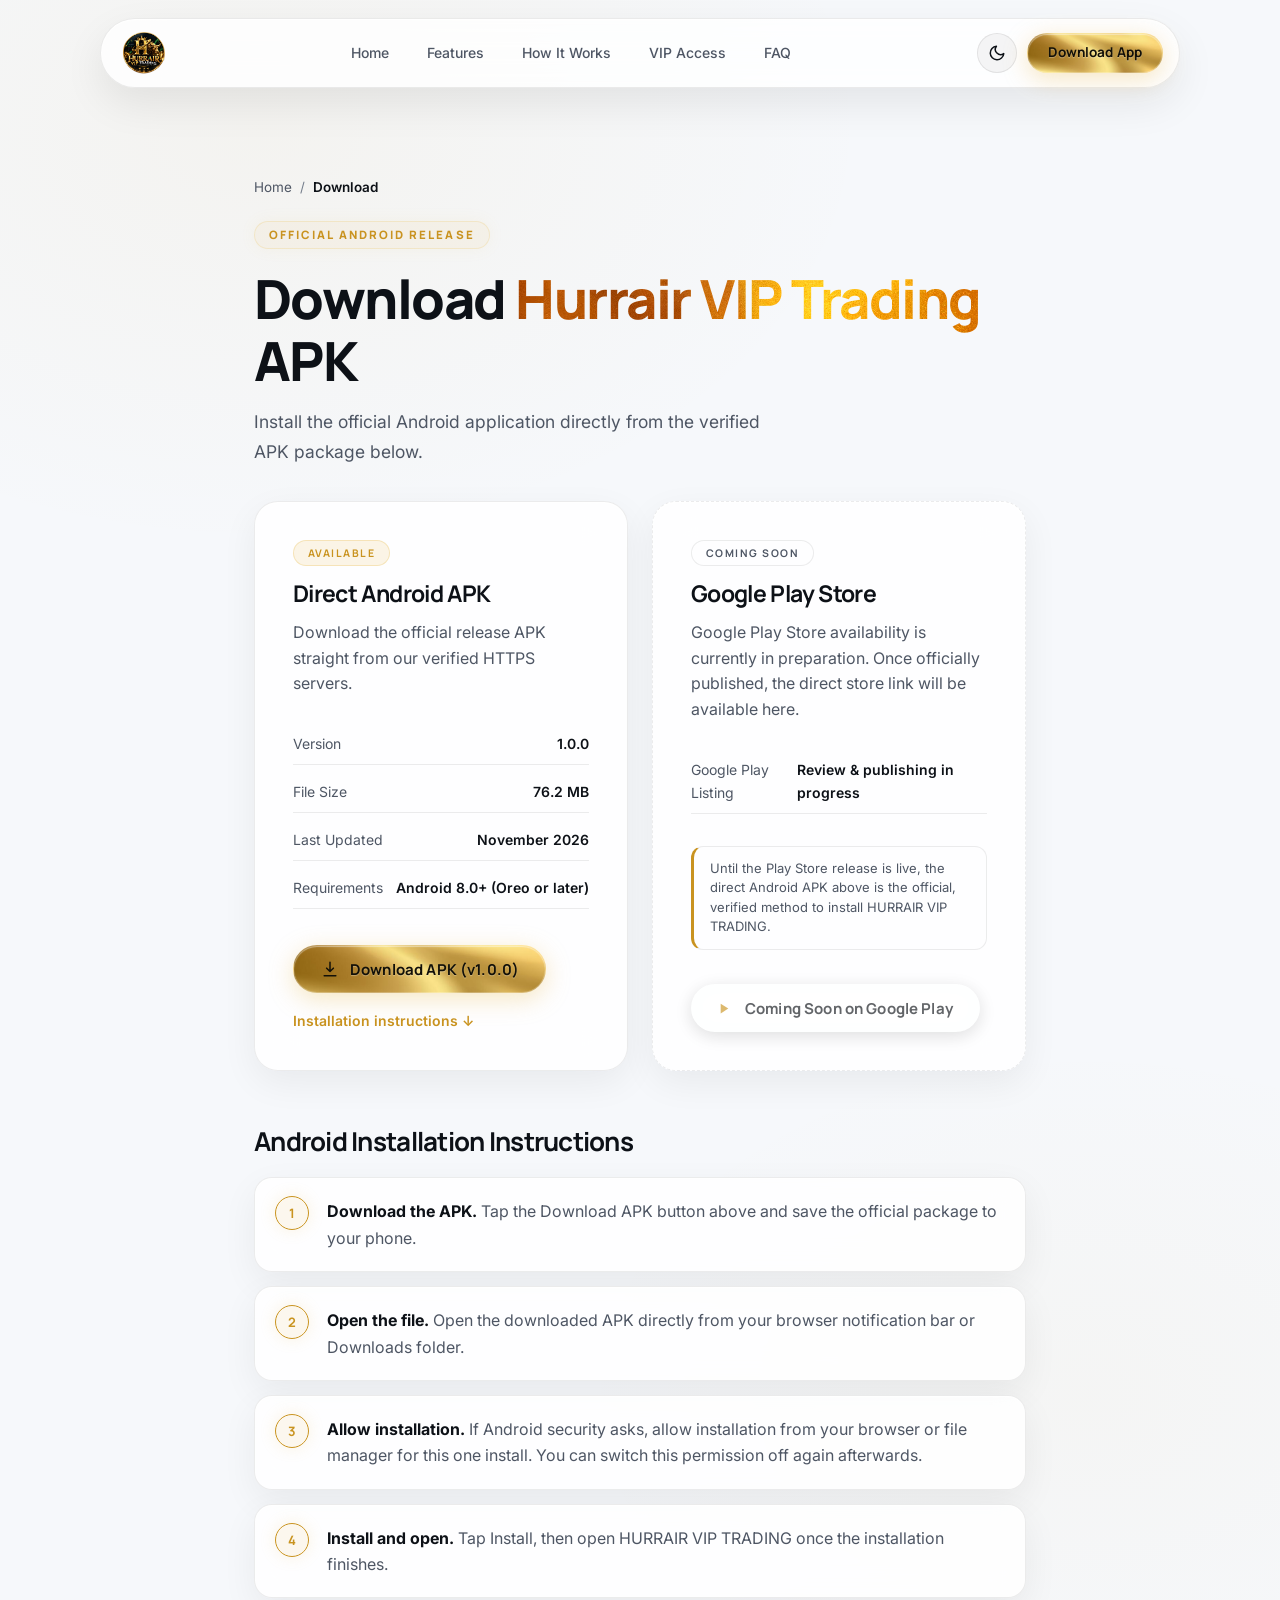
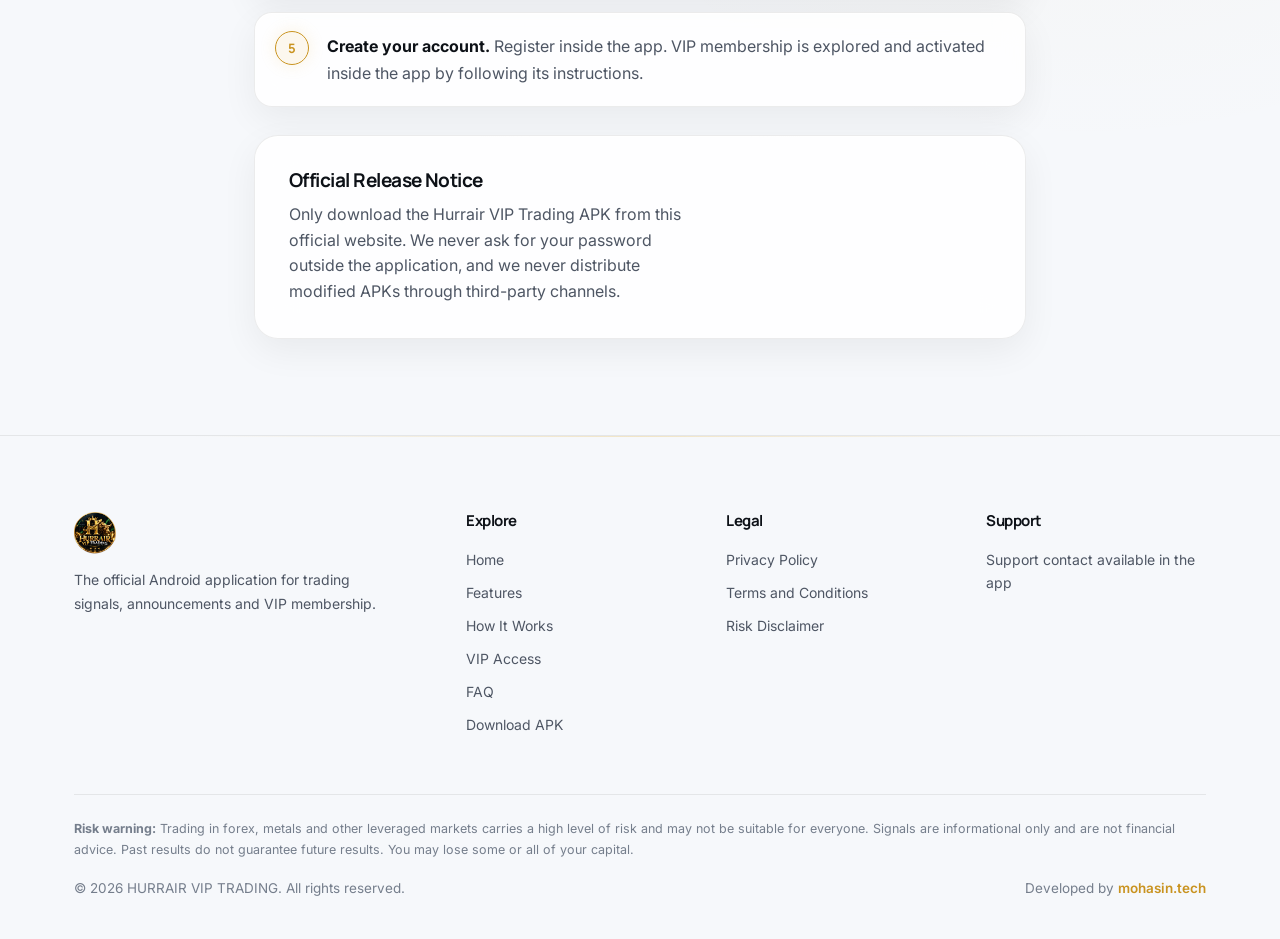
==== commit 9a20429f: "Add 'Developed by mohasin.tech' link in footer across all pages" ====
--- a/download/index.html
+++ b/download/index.html
@@ -249,7 +249,10 @@
   </div>
   <div class="wrap">
     <p class="risk"><b>Risk warning:</b> Trading in forex, metals and other leveraged markets carries a high level of risk and may not be suitable for everyone. Signals are informational only and are not financial advice. Past results do not guarantee future results. You may lose some or all of your capital.</p>
-    <p class="muted small">&copy; <span id="yr">2026</span> HURRAIR VIP TRADING. All rights reserved.</p>
+    <div class="foot-bottom">
+      <p class="muted small">&copy; <span id="yr">2026</span> HURRAIR VIP TRADING. All rights reserved.</p>
+      <p class="muted small">Developed by <a href="https://mohasin.tech/" target="_blank" rel="noopener noreferrer" class="dev-link">mohasin.tech</a></p>
+    </div>
   </div>
 </footer>
 <script src="../assets/js/config.js"></script>
--- a/assets/css/style.css
+++ b/assets/css/style.css
@@ -1157,6 +1157,24 @@
   padding-top: 24px; border-top: 1px solid var(--bd);
   margin-bottom: 16px;
 }
+.foot-bottom {
+  display: flex;
+  justify-content: space-between;
+  align-items: center;
+  flex-wrap: wrap;
+  gap: 12px;
+}
+.dev-link {
+  color: var(--gold);
+  font-weight: 600;
+  text-decoration: none;
+  transition: color .2s, text-shadow .2s;
+}
+.dev-link:hover {
+  color: var(--gold-h);
+  text-decoration: underline;
+  text-shadow: 0 0 10px rgba(232, 189, 88, 0.45);
+}
 
 /* ============================================================
    20. TOAST & SCROLL REVEAL
@@ -1315,29 +1333,261 @@
   .lead { margin-inline: auto; }
   .cta, .avail { justify-content: center; }
 
-  .desk-only { display: none; }
-  .burger { display: flex; }
-  .mob-only { display: inline-flex; }
-
-  /* Full Glass Mobile Menu Overlay */
+  .desk-only { display: none !important; }
+  .burger { display: flex !important; }
+  .mob-only { display: inline-flex !important; }
+
+  /* Floating glass pill dock on mobile */
+  .nav-wrap {
+    top: 12px;
+    padding: 0 16px;
+    z-index: 1000;
+  }
+  .nav {
+    border-radius: 9999px !important; /* Fully round pill capsule */
+    background: rgba(10, 13, 17, 0.76);
+    backdrop-filter: blur(24px) saturate(180%);
+    -webkit-backdrop-filter: blur(24px) saturate(180%);
+    border: 1px solid rgba(255, 255, 255, 0.14);
+    box-shadow:
+      0 16px 44px rgba(0, 0, 0, 0.48),
+      inset 0 1px 1px rgba(255, 255, 255, 0.14),
+      0 0 24px rgba(232, 189, 88, 0.04);
+    transition: border-radius .28s cubic-bezier(0.16, 1, 0.3, 1), background .25s ease, box-shadow .25s ease, border-color .25s ease;
+  }
+  .nav.menu-open {
+    border-radius: 28px !important; /* Smooth rounded card when expanded */
+    background: rgba(10, 13, 17, 0.92) !important;
+    backdrop-filter: blur(36px) saturate(200%);
+    -webkit-backdrop-filter: blur(36px) saturate(200%);
+    border-color: rgba(232, 189, 88, 0.38) !important;
+    box-shadow:
+      0 24px 64px rgba(0, 0, 0, 0.85),
+      inset 0 1px 1px rgba(255, 255, 255, 0.18),
+      0 0 32px rgba(232, 189, 88, 0.15) !important;
+  }
+
+  .nav-in {
+    display: flex;
+    flex-wrap: wrap;
+    align-items: center;
+    justify-content: space-between;
+    height: auto;
+    min-height: 58px;
+    padding: 8px 14px 8px 20px;
+    gap: 0;
+  }
+
+  .brand {
+    order: 1;
+    display: flex;
+    align-items: center;
+  }
+  .brand-logo {
+    height: 36px;
+    max-width: 140px;
+    width: auto;
+  }
+
+  .nav-actions {
+    order: 2;
+    display: flex;
+    align-items: center;
+    gap: 8px;
+  }
+  .theme-toggle {
+    width: 40px;
+    height: 40px;
+    border-radius: 9999px;
+  }
+  .burger {
+    width: 40px;
+    height: 40px;
+    border-radius: 9999px;
+  }
+  .burger[aria-expanded="true"] {
+    background: rgba(232, 189, 88, 0.15);
+    border-color: rgba(232, 189, 88, 0.40);
+  }
+  .burger[aria-expanded="true"] i {
+    background: var(--gold);
+  }
+
+  /* Glass Mobile Menu Drawer */
   #menu {
-    position: fixed; inset: 0 0 0 0; top: 0;
-    background: rgba(6, 8, 10, 0.96);
-    backdrop-filter: blur(36px) saturate(160%);
-    -webkit-backdrop-filter: blur(36px) saturate(160%);
-    flex-direction: column; padding: 100px 28px 40px;
-    gap: 8px; transform: translateX(100%);
-    transition: transform .32s cubic-bezier(.4,0,.2,1);
-    visibility: hidden; z-index: 99;
-    border-left: 1px solid var(--bd);
-  }
-  #menu.open { transform: none; visibility: visible; }
+    order: 3;
+    width: 100%;
+    display: none;
+    flex-direction: column;
+    padding: 14px 4px 14px;
+    margin-top: 6px;
+    border-top: 1px solid rgba(255, 255, 255, 0.08);
+    gap: 6px;
+    max-height: calc(85vh - 80px);
+    overflow-y: auto;
+    -webkit-overflow-scrolling: touch;
+    overscroll-behavior: contain;
+    position: static;
+    transform: none;
+    visibility: visible;
+    background: transparent !important;
+  }
+  #menu.open {
+    display: flex;
+    animation: mobileMenuFadeIn .22s cubic-bezier(0.16, 1, 0.3, 1) forwards;
+  }
+
+  @keyframes mobileMenuFadeIn {
+    from {
+      opacity: 0;
+      transform: translateY(-8px);
+    }
+    to {
+      opacity: 1;
+      transform: translateY(0);
+    }
+  }
+
   #menu a:not(.btn) {
-    font-size: 20px; padding: 14px 18px;
-    border-bottom: 1px solid var(--bd); border-radius: 9999px; color: var(--tx);
-    text-align: center; width: 100%;
-  }
-  #menu .btn { margin-top: 20px; width: 100%; justify-content: center; }
+    font-size: 15px;
+    font-weight: 600;
+    padding: 12px 20px;
+    border-radius: 9999px; /* Rounded pill items */
+    color: var(--tx2);
+    text-align: left;
+    width: 100%;
+    border: 1px solid rgba(255, 255, 255, 0.06);
+    border-bottom: none;
+    display: flex;
+    align-items: center;
+    justify-content: space-between;
+    background: rgba(255, 255, 255, 0.03);
+    backdrop-filter: blur(10px);
+    -webkit-backdrop-filter: blur(10px);
+    transition: all .2s ease;
+  }
+  #menu a:not(.btn)::after {
+    content: '›';
+    font-size: 18px;
+    font-weight: 400;
+    line-height: 1;
+    color: rgba(255, 255, 255, 0.30);
+    transition: transform .2s ease, color .2s ease;
+  }
+  #menu a:not(.btn):hover,
+  #menu a:not(.btn):active {
+    color: #ffffff;
+    background: rgba(255, 255, 255, 0.08);
+    border-color: rgba(232, 189, 88, 0.35);
+  }
+  #menu a:not(.btn):hover::after,
+  #menu a:not(.btn):active::after {
+    color: #ffffff;
+    transform: translateX(3px);
+  }
+  #menu a.active {
+    color: var(--gold);
+    background: rgba(232, 189, 88, 0.12);
+    border-color: rgba(232, 189, 88, 0.35);
+  }
+  #menu a.active::after {
+    color: var(--gold);
+  }
+
+  /* The User's Authentic Gold Pill Download Button */
+  #menu .btn,
+  #menu .btn-gold {
+    margin-top: 10px;
+    width: 100%;
+    min-height: 48px;
+    font-size: 15px;
+    font-weight: 700;
+    justify-content: center;
+    border-radius: 9999px !important; /* Fully round pill */
+    background: #E8BD58 url('../golded.jpg') center/cover no-repeat !important;
+    color: #121008 !important;
+    box-shadow: 0 6px 24px rgba(232, 189, 88, 0.40), inset 0 1px 1px rgba(255, 255, 255, 0.45) !important;
+    border: 1px solid rgba(255, 255, 255, 0.25) !important;
+    text-shadow: 0 1px 1px rgba(255, 255, 255, 0.30);
+    position: relative;
+    overflow: hidden;
+    text-decoration: none;
+  }
+  #menu .btn:hover,
+  #menu .btn-gold:hover {
+    background: #E8BD58 url('../golded.jpg') center/cover no-repeat !important;
+    filter: brightness(1.08) contrast(1.04);
+    transform: translateY(-1px);
+    box-shadow: 0 10px 30px rgba(232, 189, 88, 0.55), inset 0 1px 1px rgba(255, 255, 255, 0.60) !important;
+  }
+
+  /* Full Screen Backdrop Blur Dimmer */
+  .nav-backdrop {
+    position: fixed;
+    inset: 0;
+    background: rgba(0, 0, 0, 0.70);
+    backdrop-filter: blur(20px) saturate(160%);
+    -webkit-backdrop-filter: blur(20px) saturate(160%);
+    opacity: 0;
+    pointer-events: none;
+    transition: opacity .25s ease;
+    z-index: 950;
+  }
+  .nav-backdrop.active {
+    opacity: 1;
+    pointer-events: auto;
+  }
+
+  /* Blur background page content while menu is open */
+  body.menu-open #main {
+    filter: blur(14px);
+    -webkit-filter: blur(14px);
+    opacity: 0.30;
+    pointer-events: none;
+    transition: filter .25s ease, opacity .25s ease;
+  }
+  #main {
+    transition: filter .25s ease, opacity .25s ease;
+  }
+
+  /* Light mode mobile menu refinements */
+  [data-theme="light"] .nav {
+    background: rgba(255, 255, 255, 0.85);
+    border-color: rgba(0, 0, 0, 0.08);
+  }
+  [data-theme="light"] .nav.menu-open {
+    background: rgba(255, 255, 255, 0.94) !important;
+    border-color: rgba(212, 160, 23, 0.40) !important;
+    box-shadow: 0 20px 50px rgba(0, 0, 0, 0.15) !important;
+  }
+  [data-theme="light"] #menu {
+    border-top-color: rgba(0, 0, 0, 0.08);
+  }
+  [data-theme="light"] #menu a:not(.btn) {
+    color: #1f2937;
+    background: rgba(0, 0, 0, 0.03);
+    border-color: rgba(0, 0, 0, 0.06);
+  }
+  [data-theme="light"] #menu a:not(.btn)::after {
+    color: rgba(0, 0, 0, 0.30);
+  }
+  [data-theme="light"] #menu a:not(.btn):hover,
+  [data-theme="light"] #menu a:not(.btn):active {
+    color: #111827;
+    background: rgba(0, 0, 0, 0.06);
+    border-color: rgba(0, 0, 0, 0.12);
+  }
+  [data-theme="light"] #menu a.active {
+    color: #92660a;
+    background: rgba(212, 160, 23, 0.14);
+    border-color: rgba(212, 160, 23, 0.35);
+  }
+  [data-theme="light"] #menu a.active::after {
+    color: #92660a;
+  }
+  [data-theme="light"] .nav-backdrop {
+    background: rgba(255, 255, 255, 0.75);
+  }
 
   .steps { grid-template-columns: 1fr; gap: 20px; }
   .steps::before { display: none; }
@@ -1359,11 +1609,12 @@
 }
 
 @media (max-width: 640px) {
-  .nav-wrap { top: 12px; padding: 0 12px; }
-  .nav-in { height: 60px; padding: 0 12px 0 18px; }
-  .brand-logo { height: 36px; }
-  .nav-actions { gap: 8px; }
-  .theme-toggle { width: 36px; height: 36px; }
+  .nav-wrap { top: 8px; padding: 0 10px; }
+  .nav-in { min-height: 52px; height: auto; padding: 6px 10px 6px 14px; }
+  .brand-logo { height: 30px; max-width: 125px; }
+  .nav-actions { gap: 6px; }
+  .theme-toggle { width: 34px; height: 34px; }
+  .burger { width: 34px; height: 34px; }
 
   .bento { grid-template-columns: 1fr; }
   .b-a, .b-b, .b-c, .b-d { grid-column: span 1; }
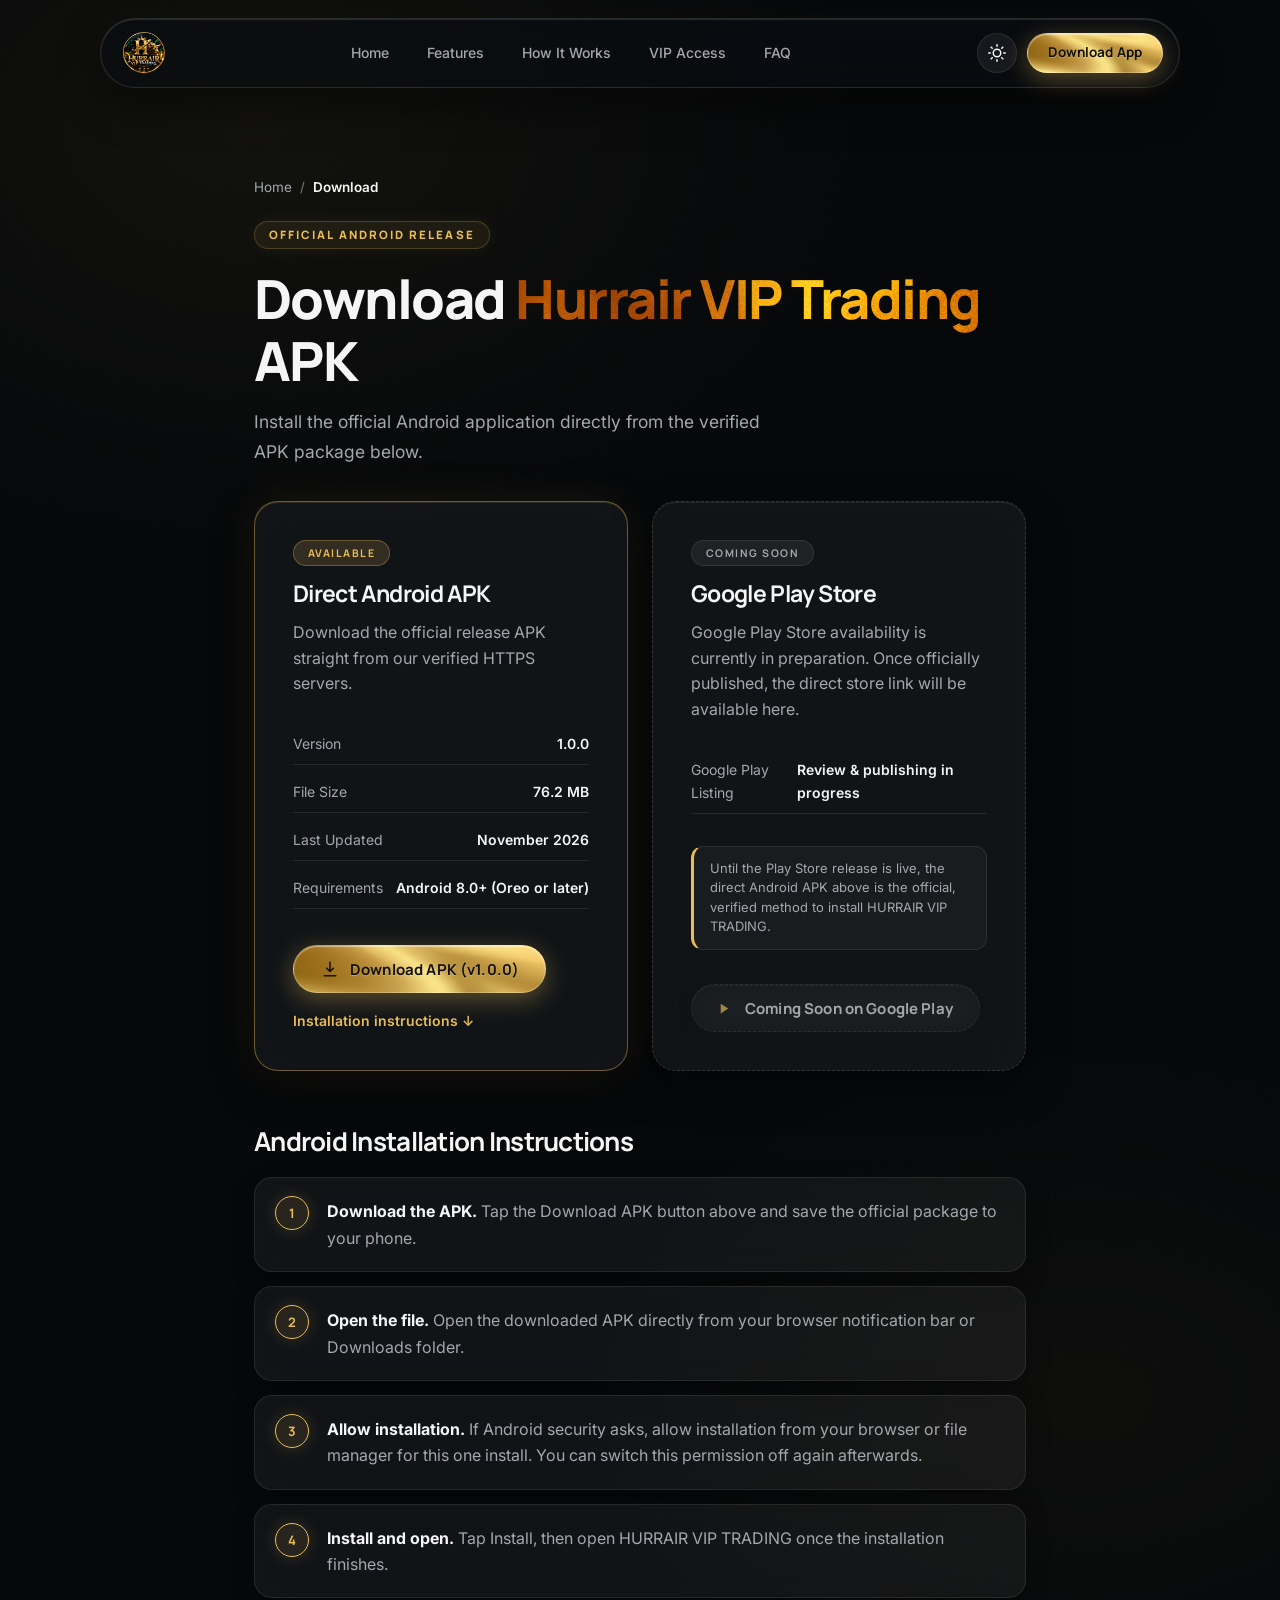
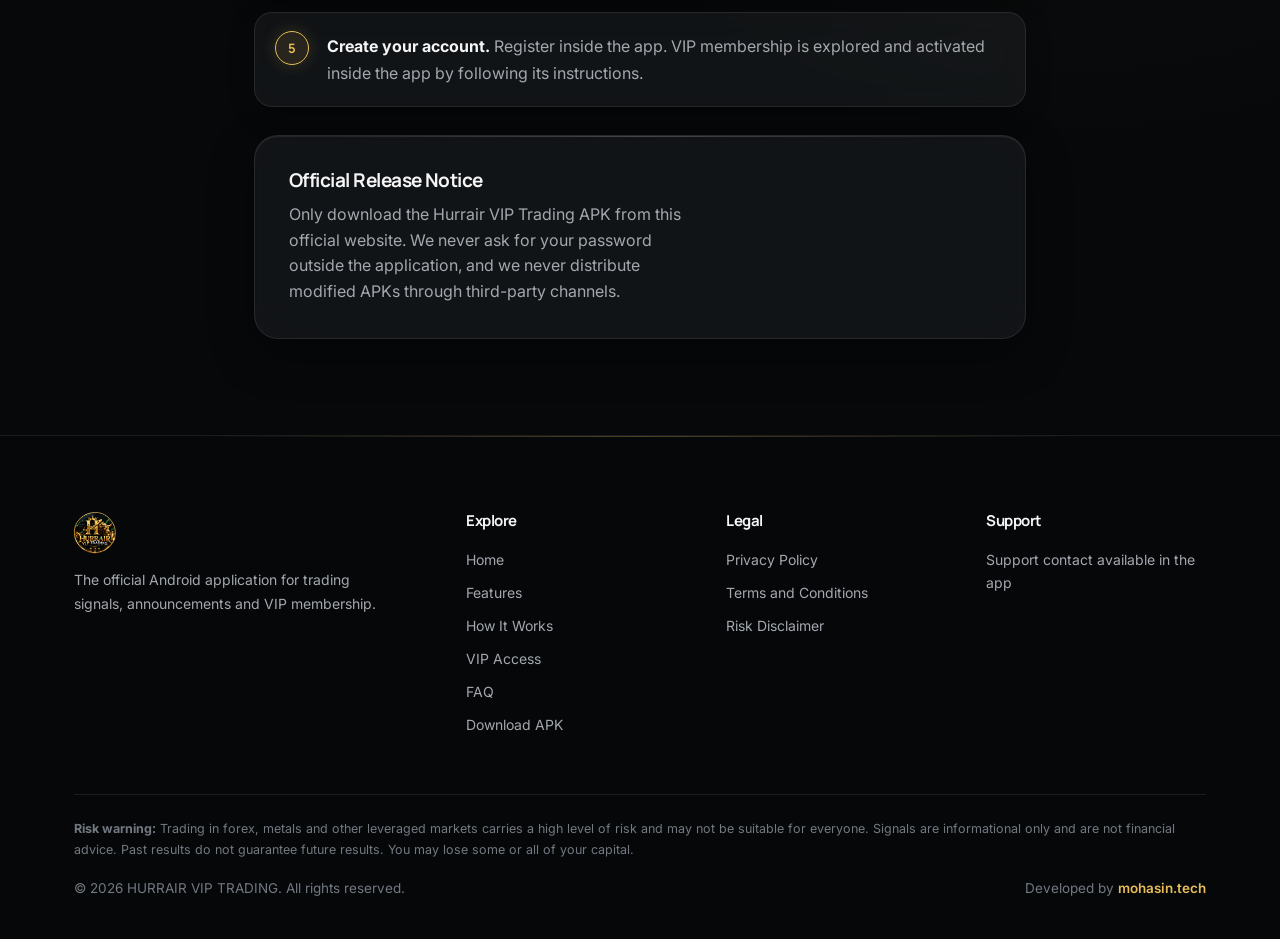
==== commit 51556f04: "Default website theme to dark mode on first visit" ====
--- a/download/index.html
+++ b/download/index.html
@@ -37,7 +37,7 @@
 <link rel="stylesheet" href="../assets/css/style.css">
 
 <!-- Theme Bootstrap (Zero-Flicker) -->
-<script>(function(){var t=localStorage.getItem('hurrair-theme')||(window.matchMedia&&window.matchMedia('(prefers-color-scheme: light)').matches?'light':'dark');if(t==='light')document.documentElement.setAttribute('data-theme','light');})();</script>
+<script>(function(){var t=localStorage.getItem('hurrair-theme');if(t==='light')document.documentElement.setAttribute('data-theme','light');else document.documentElement.removeAttribute('data-theme');})();</script>
 
 <!-- Structured Data (JSON-LD) -->
 <script type="application/ld+json">
